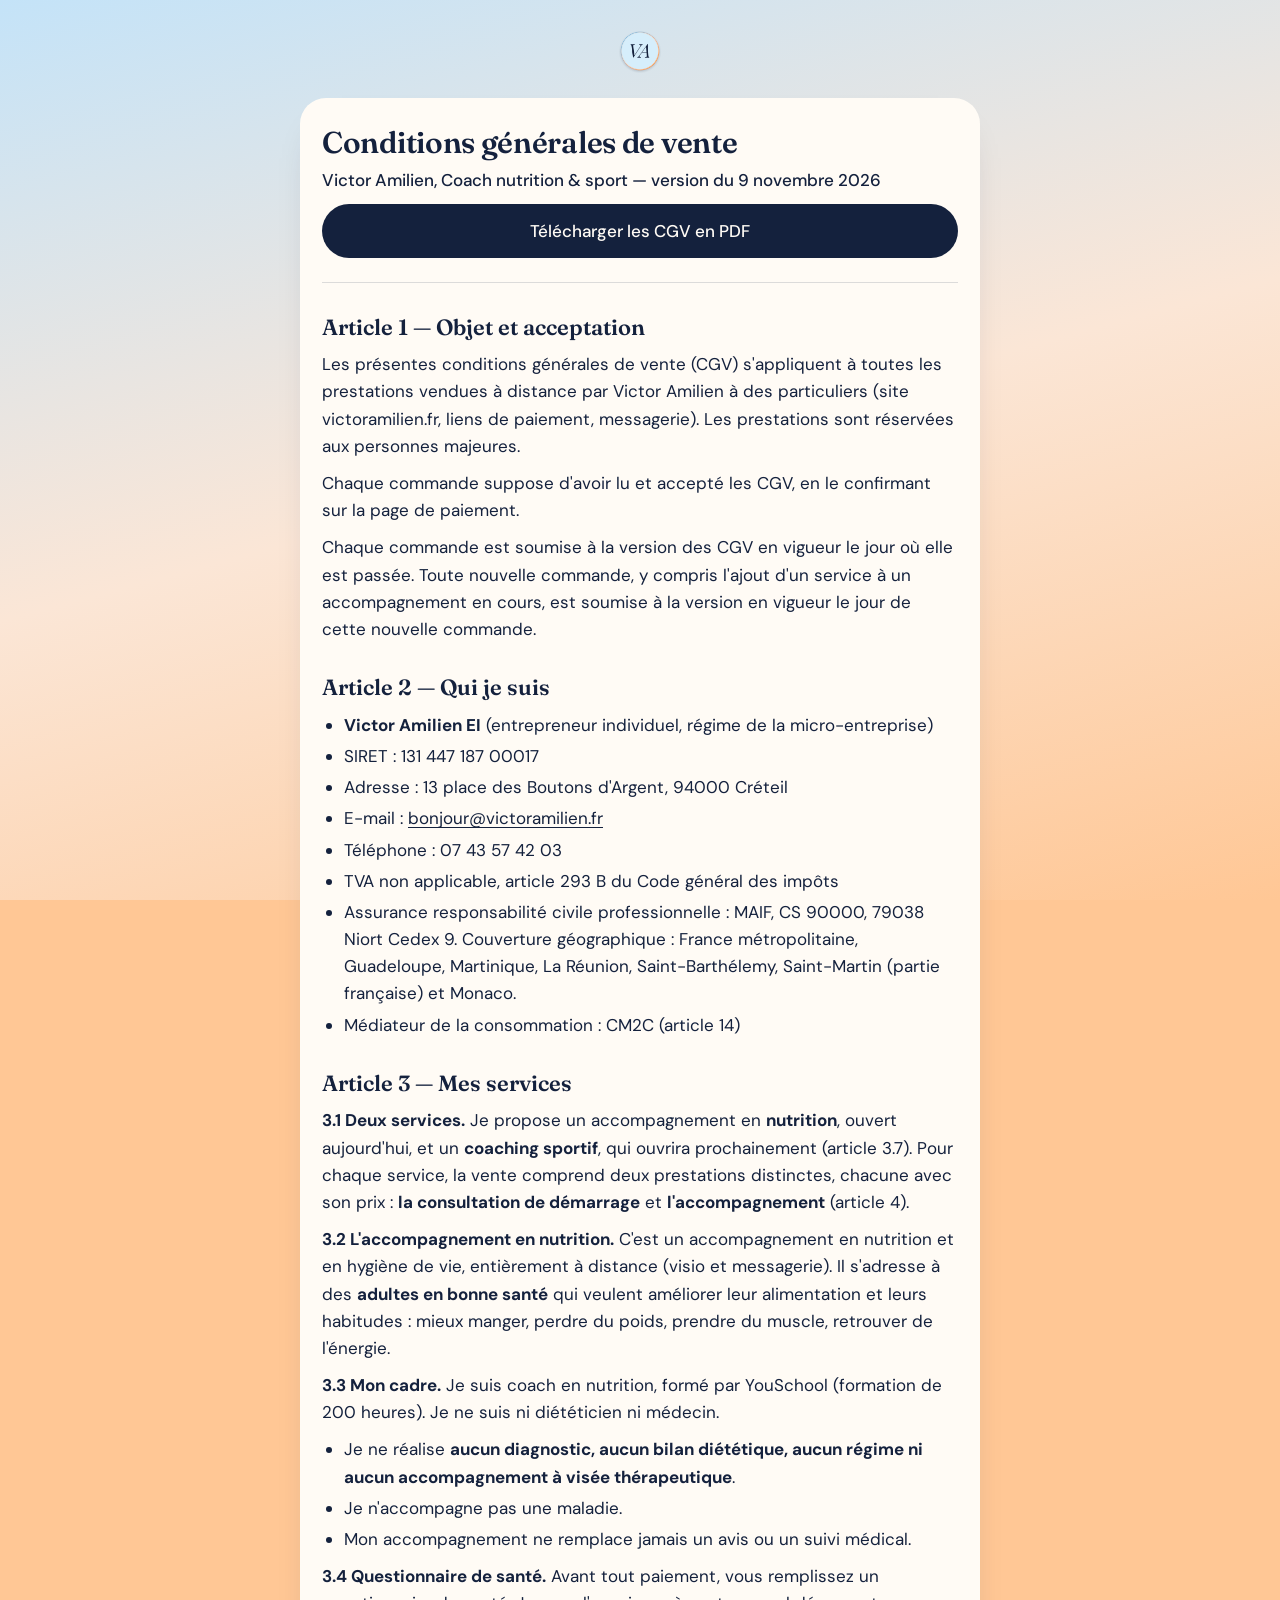
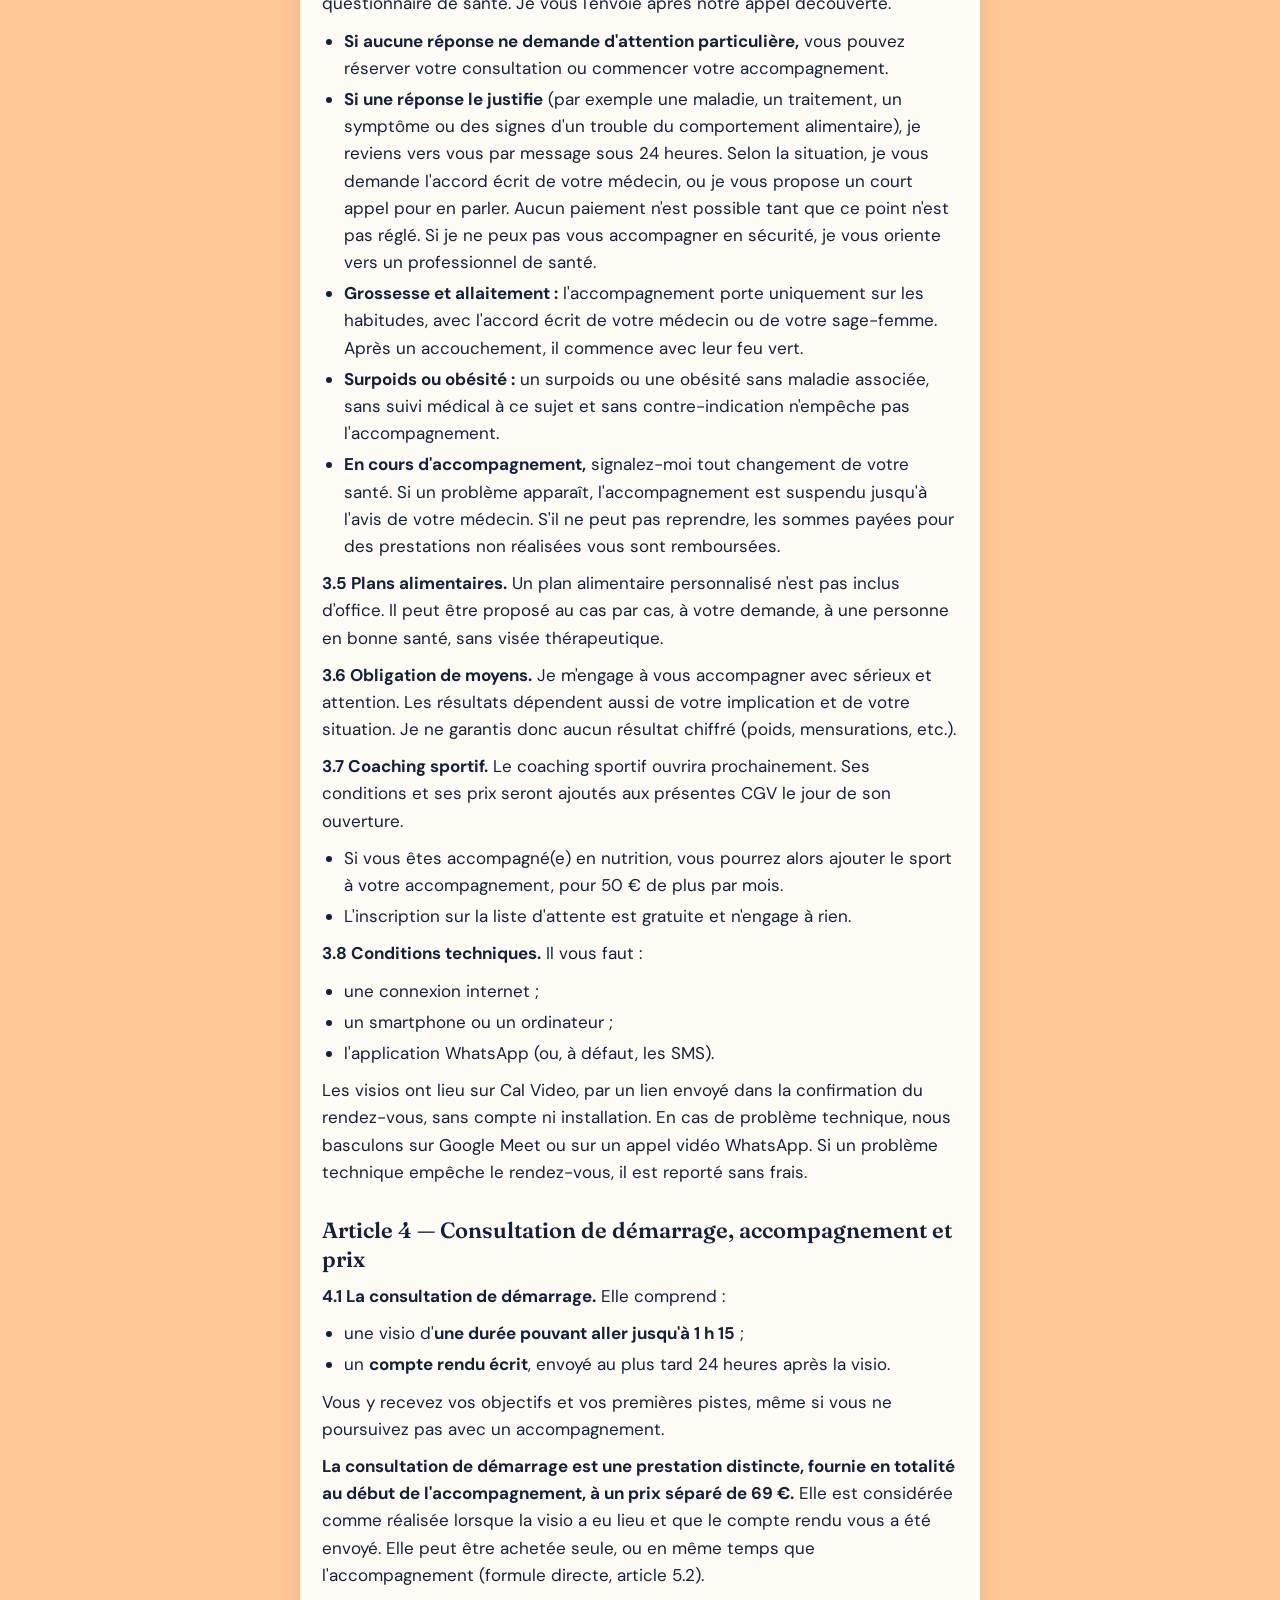
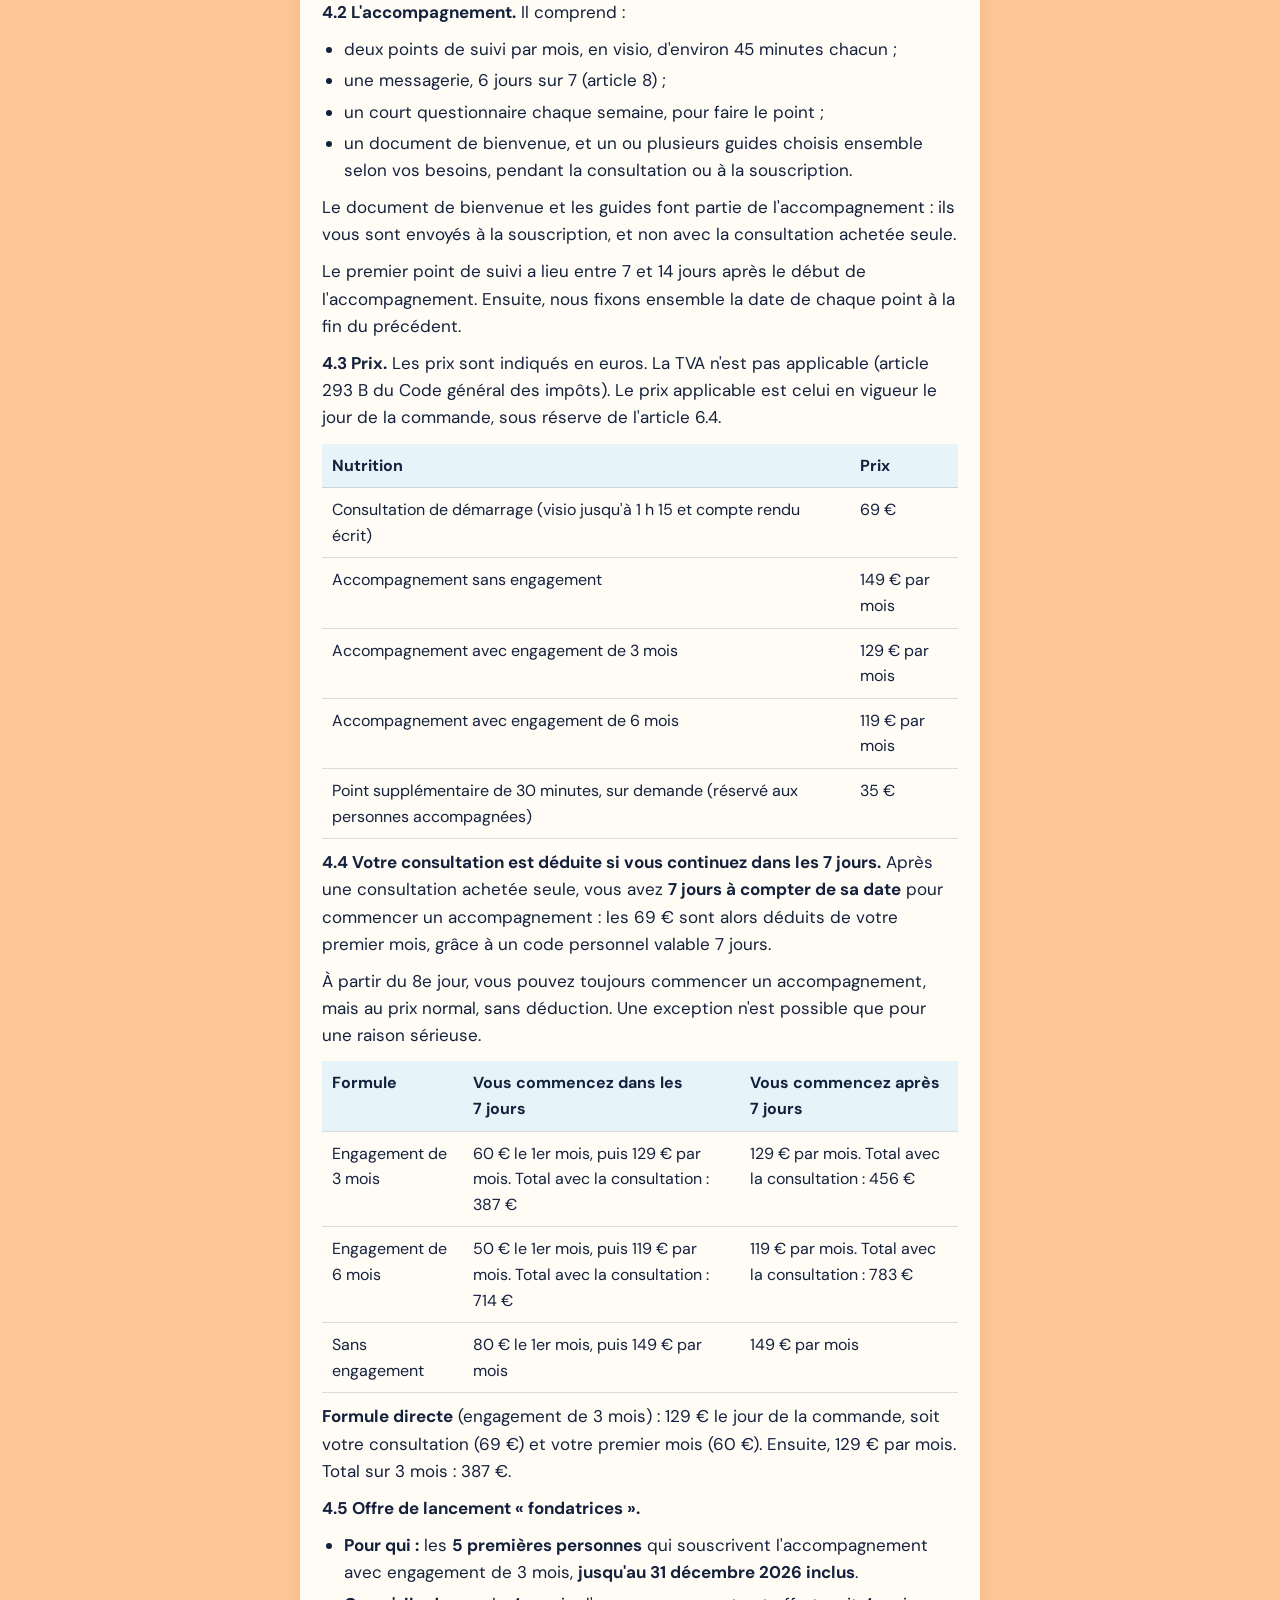
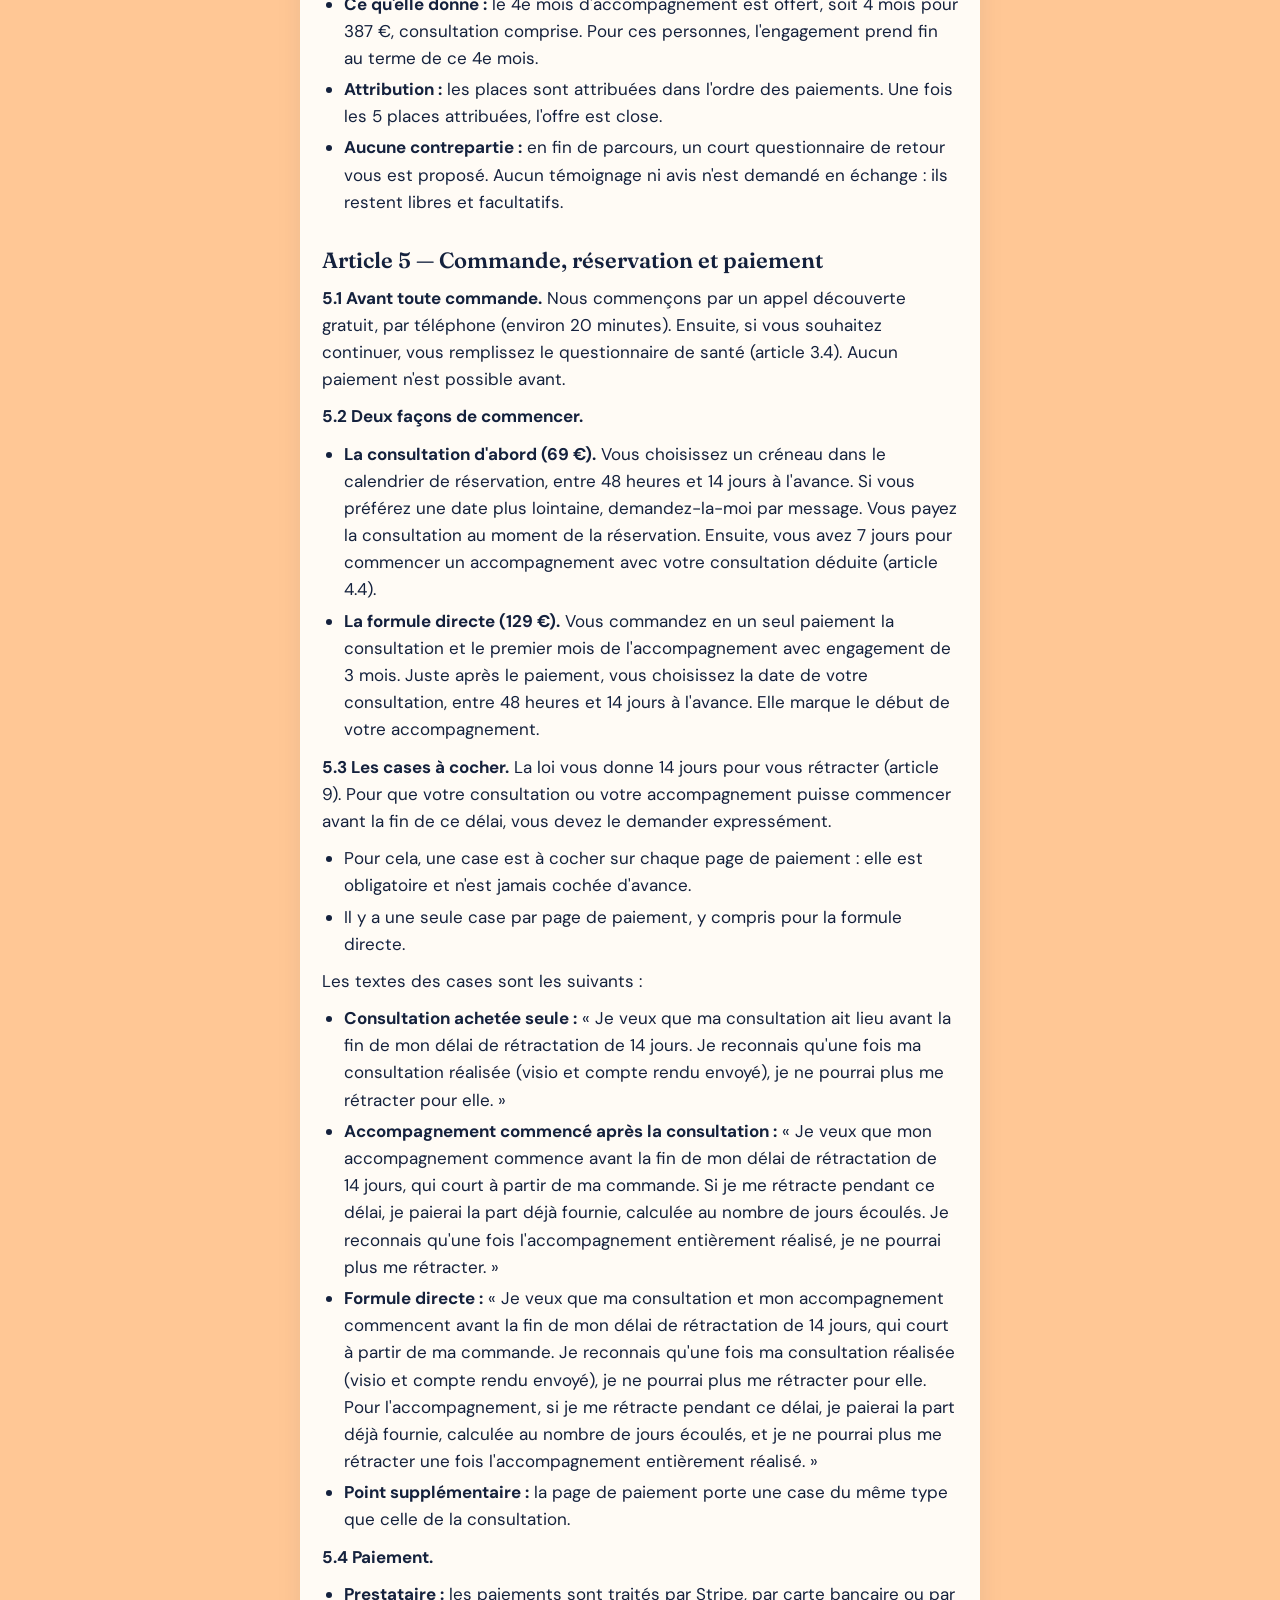
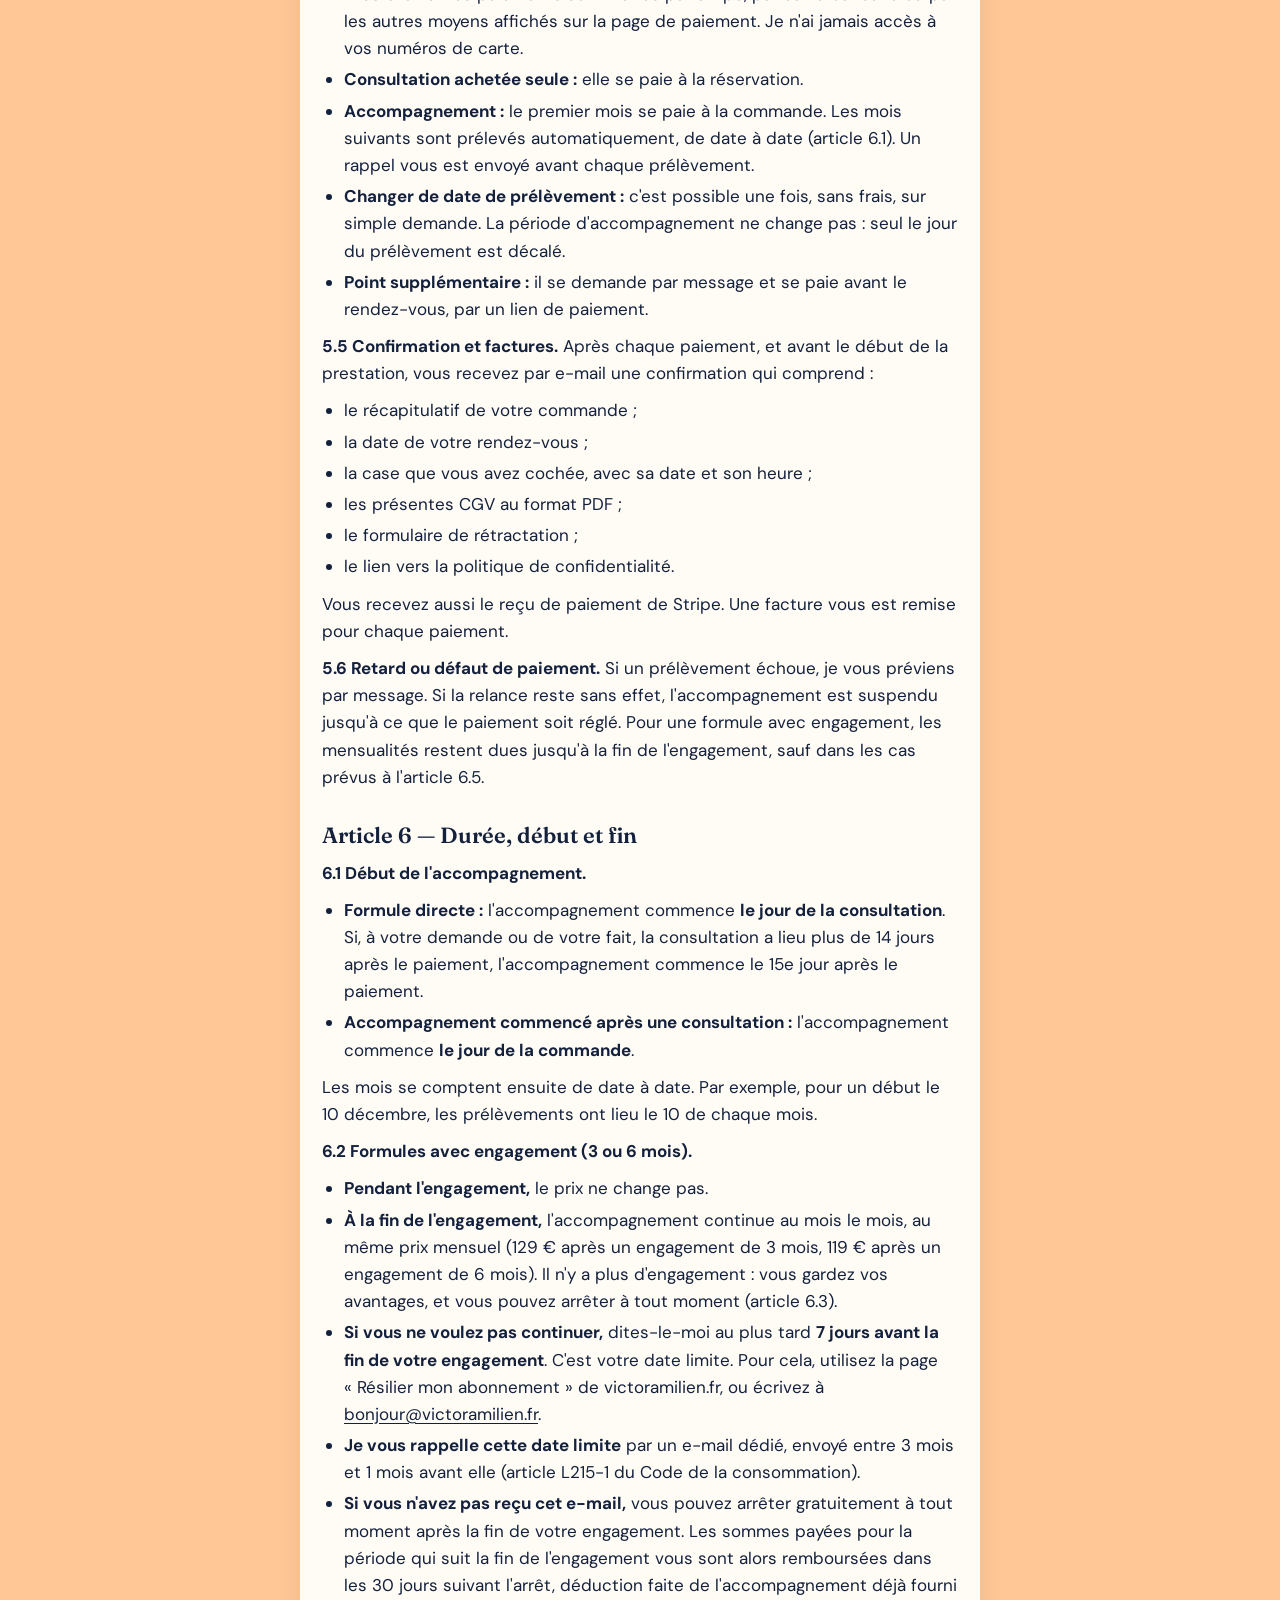
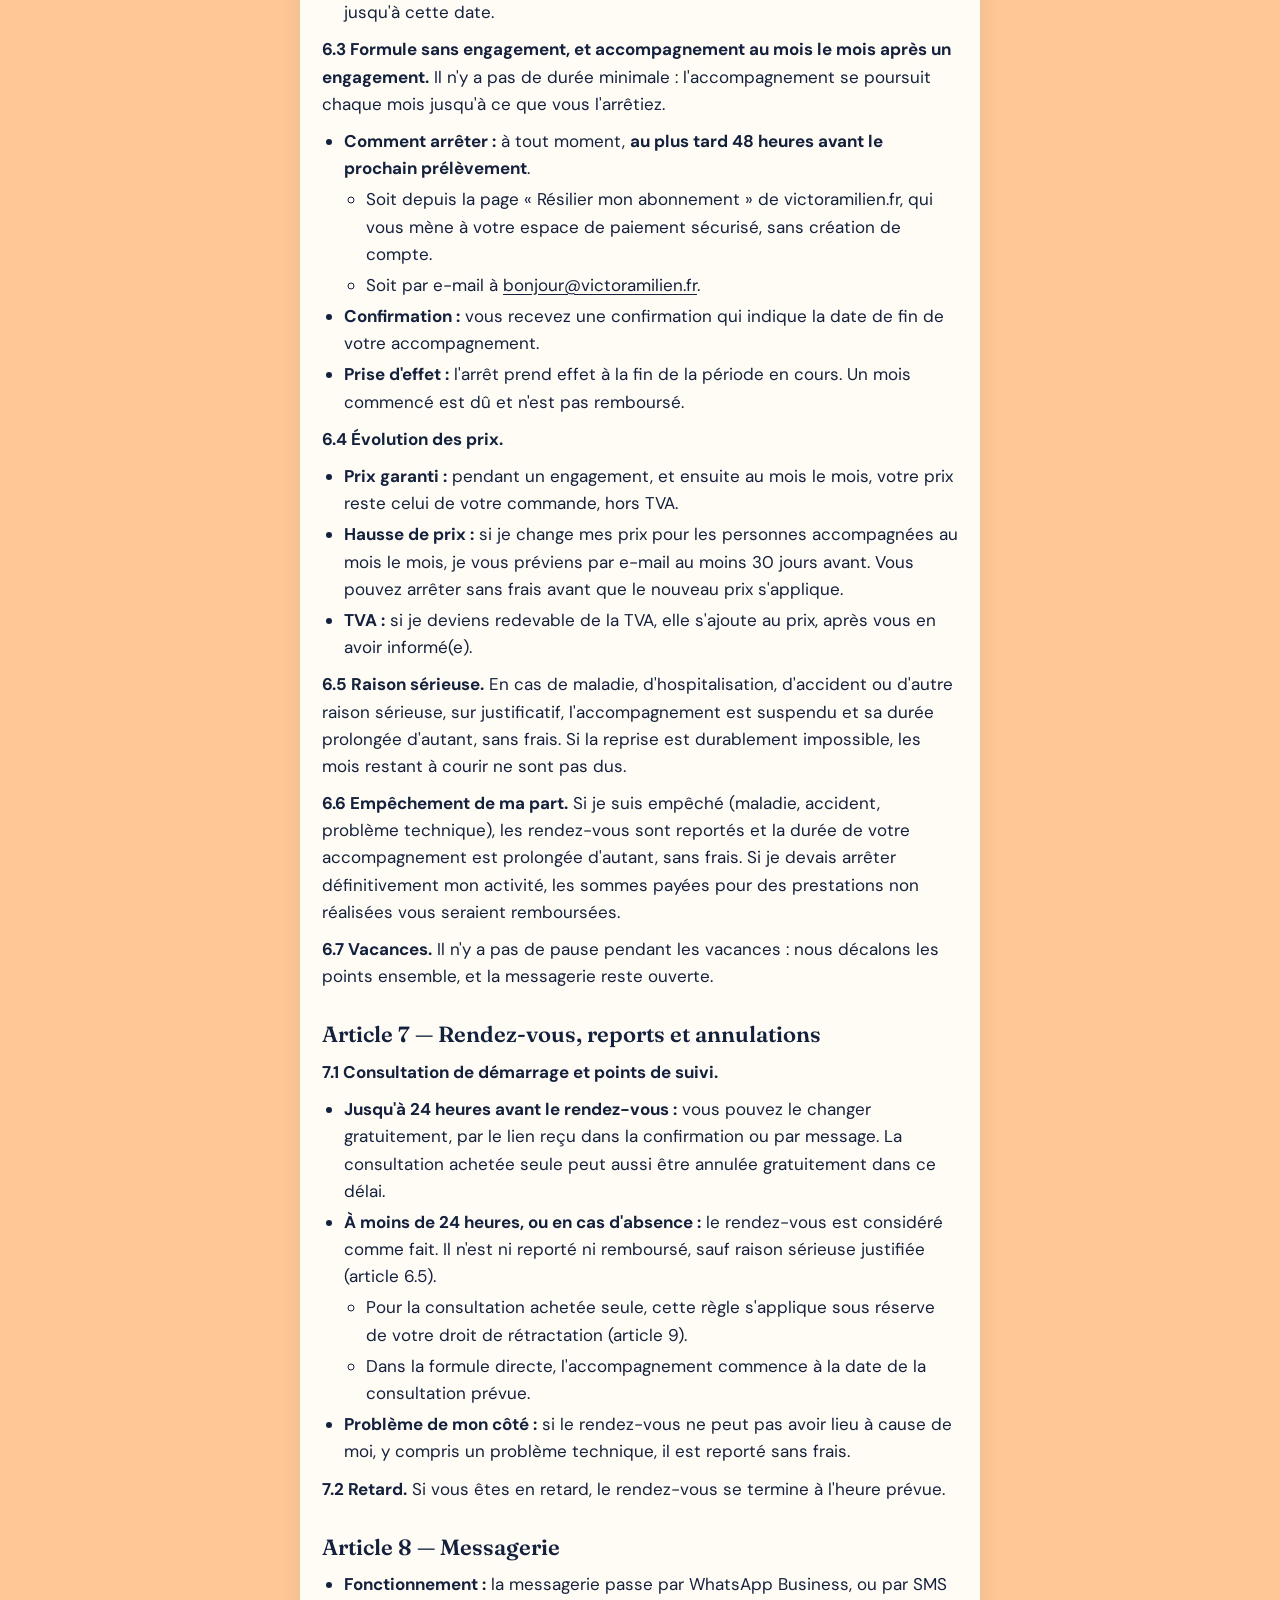
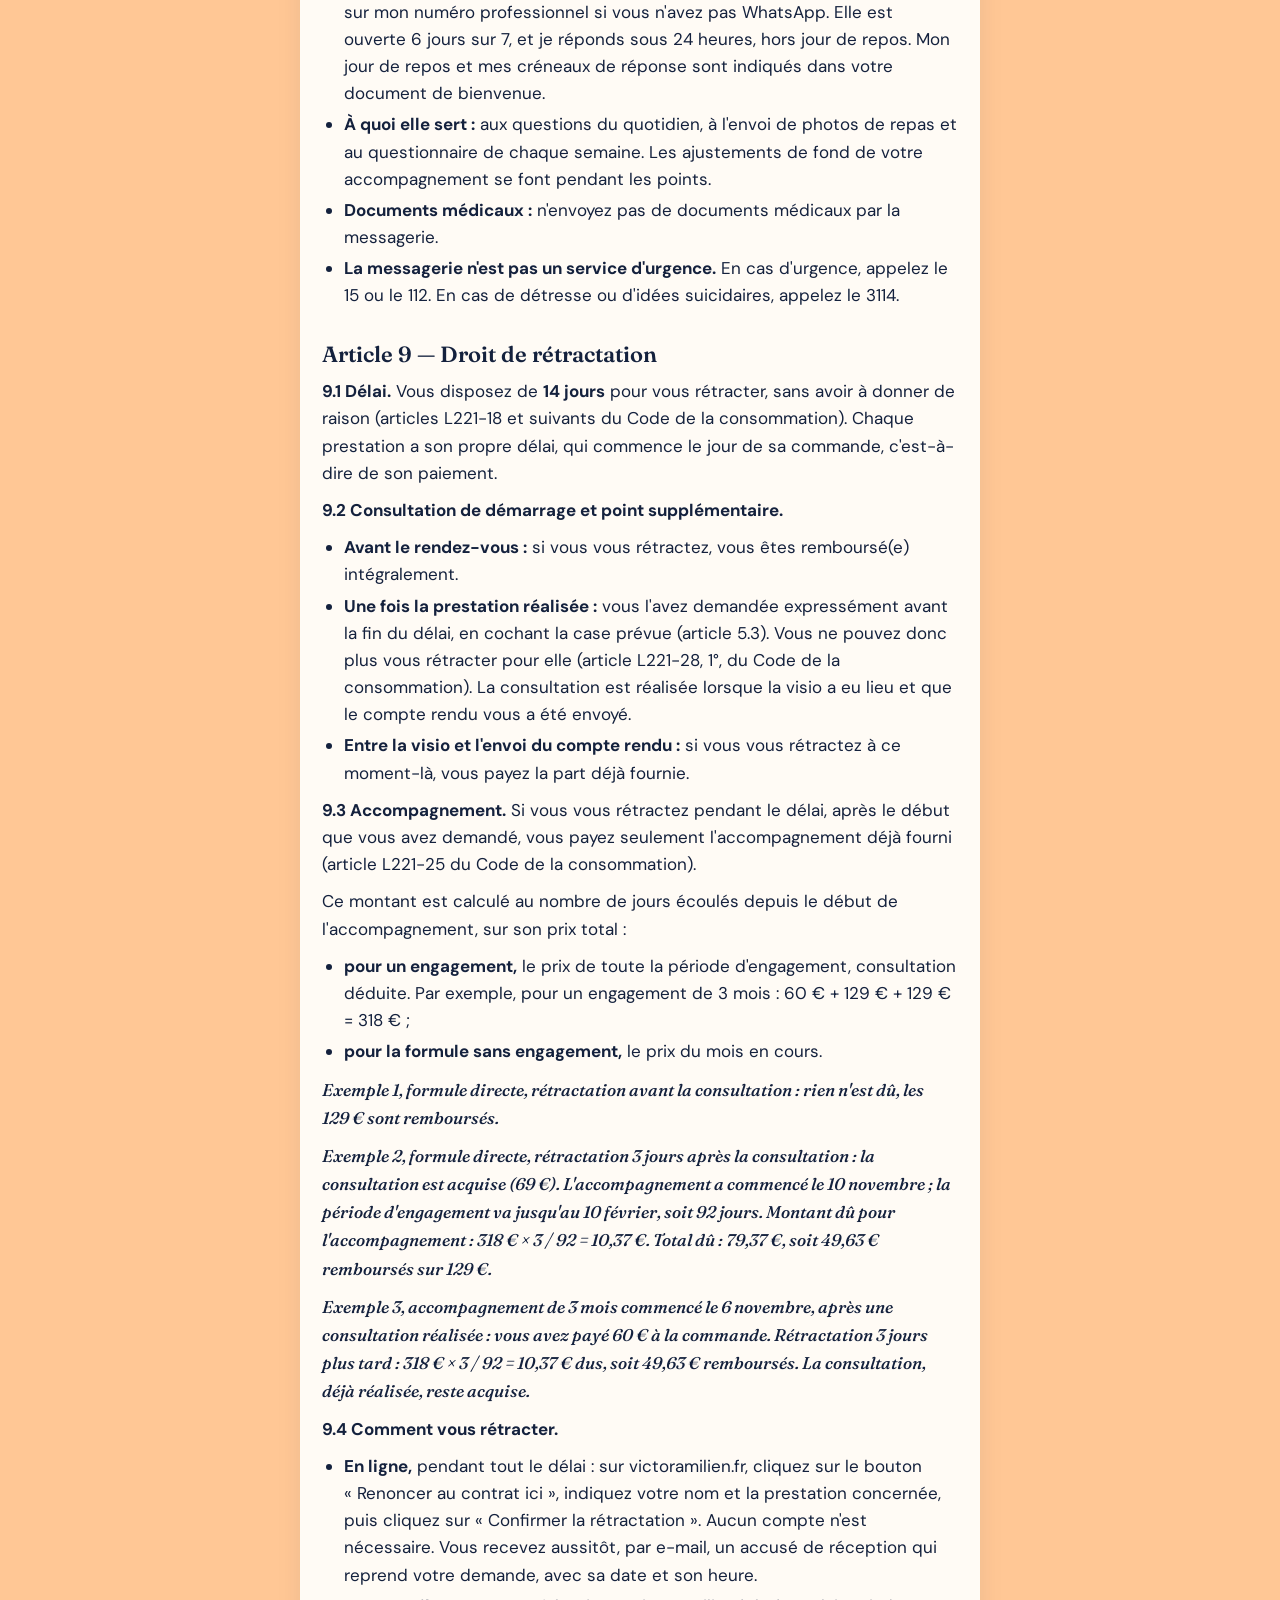
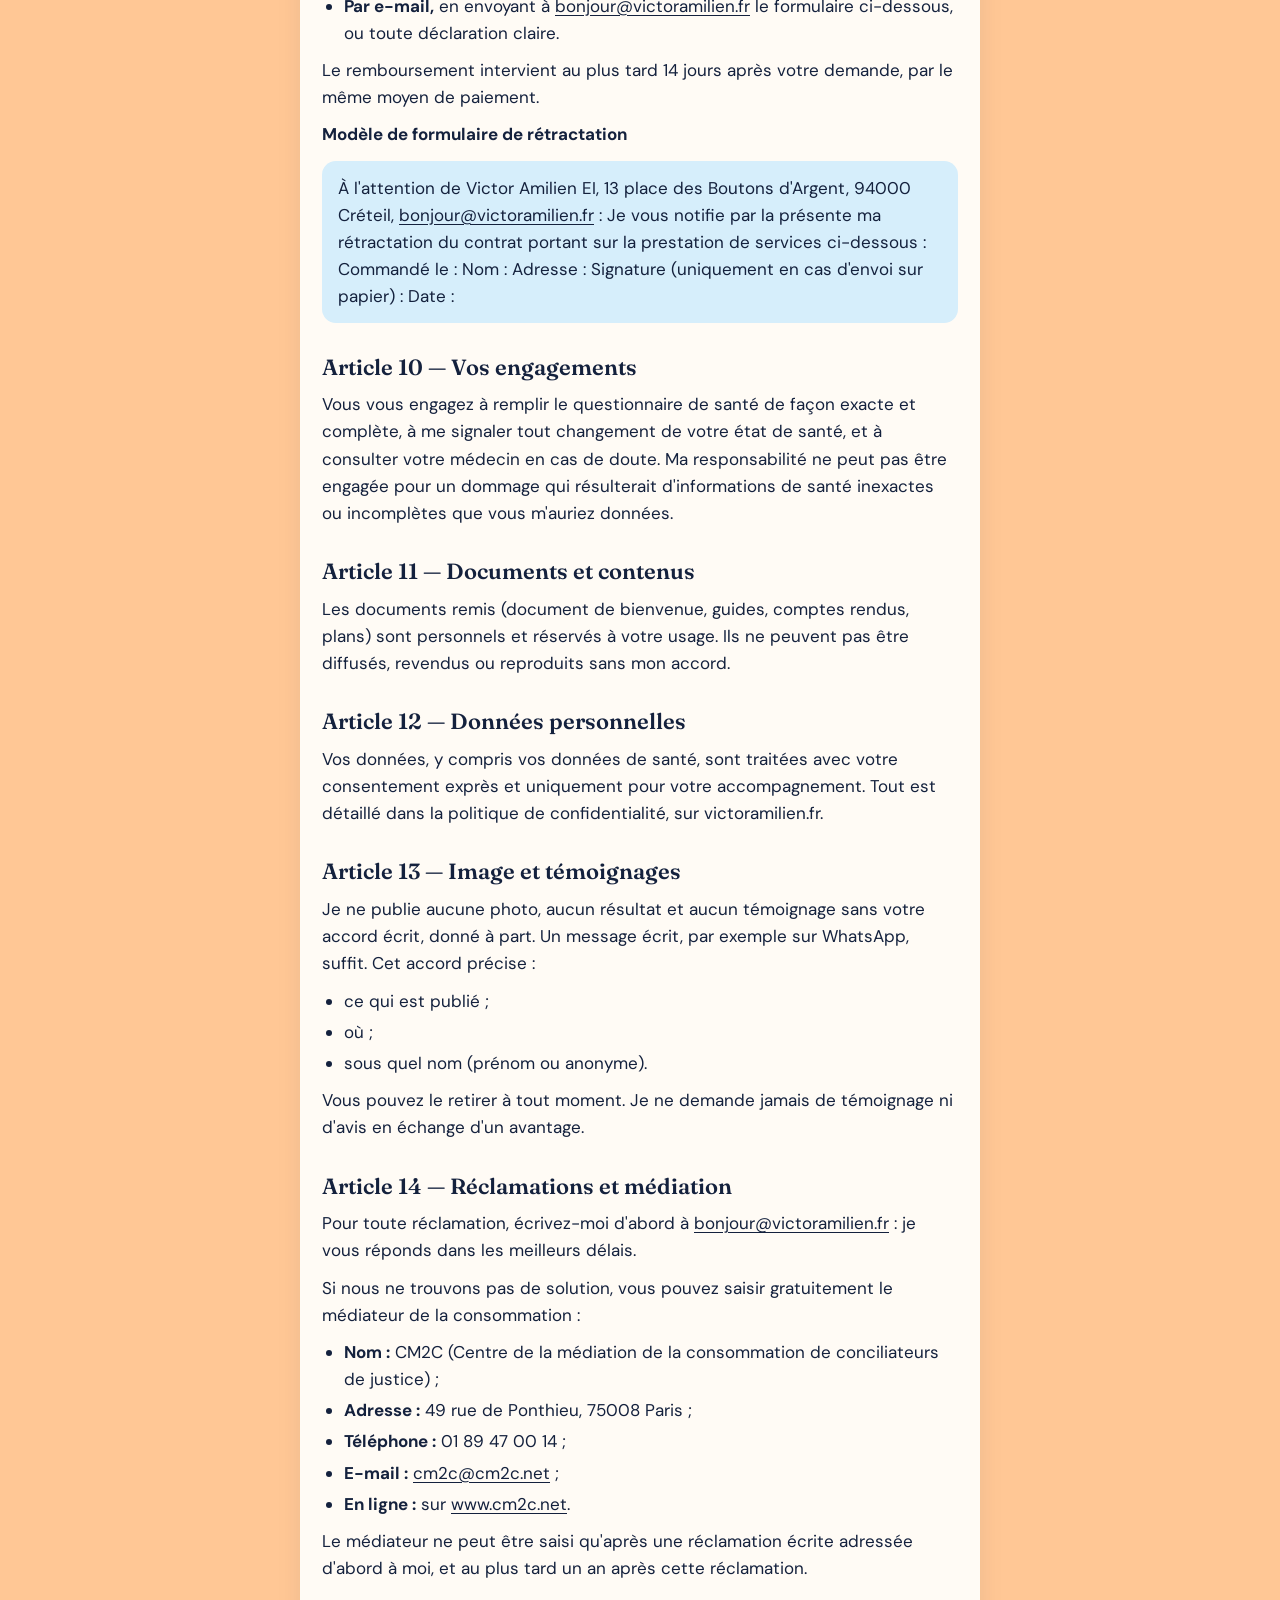
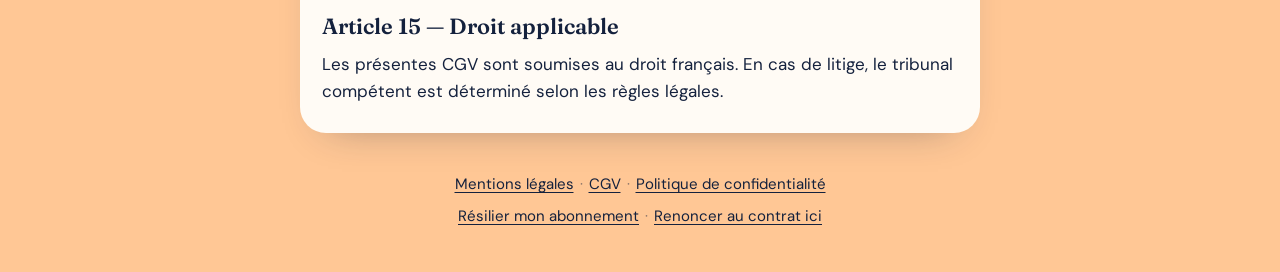
==== cgv/index.html @ 6a897526 "Mentions légales : numéro de GitHub retiré, adresse et lien support ajoutés Co-Authored-By: Claude S" ====
<!doctype html>
<html lang="fr">
<head>
<meta charset="utf-8">
<meta name="viewport" content="width=device-width, initial-scale=1">
<title>Conditions générales de vente · Victor Amilien</title>
<meta name="description" content="Conditions générales de vente de Victor Amilien EI, coach nutrition et sport.">
<link rel="canonical" href="https://victoramilien.fr/cgv/">
<meta name="theme-color" content="#D6EEFB">
<meta name="color-scheme" content="only light">
<meta name="darkreader-lock">
<link rel="icon" type="image/png" sizes="32x32" href="/img/favicon-32.png?v=202611101711">
<link rel="icon" type="image/png" sizes="64x64" href="/img/favicon-64.png?v=202611101711">
<link rel="apple-touch-icon" href="/img/apple-touch-icon.png?v=202611101711">
<link rel="preload" href="/fonts/fraunces-latin-opsz-normal.woff2" as="font" type="font/woff2" crossorigin>
<link rel="preload" href="/fonts/dm-sans-latin-opsz-normal.woff2" as="font" type="font/woff2" crossorigin>
<link rel="stylesheet" href="/css/style.css?v=202611101711">
</head>
<body>
<main class="page large">
  <a href="/" aria-label="Accueil, Victor Amilien"><img class="logo" src="/img/logo-VA-180px.png?v=202611101711" width="40" height="40" alt="Logo VA de Victor Amilien"></a>
  <article class="legal">
<h1>Conditions générales de vente</h1>
<p class="sous-titre">Victor Amilien, Coach nutrition &amp; sport — version du 9 novembre 2026</p>
<p class="telecharger"><a class="btn" href="/cgv/CGV-Victor-Amilien.pdf" download>Télécharger les CGV en PDF</a></p>

<hr>
<h2>Article 1 — Objet et acceptation</h2>
<p>Les présentes conditions générales de vente (CGV) s&#39;appliquent à toutes les prestations vendues à distance par Victor Amilien à des particuliers (site victoramilien.fr, liens de paiement, messagerie). Les prestations sont réservées aux personnes majeures.</p>
<p>Chaque commande suppose d&#39;avoir lu et accepté les CGV, en le confirmant sur la page de paiement.</p>
<p>Chaque commande est soumise à la version des CGV en vigueur le jour où elle est passée. Toute nouvelle commande, y compris l&#39;ajout d&#39;un service à un accompagnement en cours, est soumise à la version en vigueur le jour de cette nouvelle commande.</p>
<h2>Article 2 — Qui je suis</h2>
<ul>
<li><strong>Victor Amilien EI</strong> (entrepreneur individuel, régime de la micro-entreprise)</li>
<li>SIRET&nbsp;: 131 447 187 00017</li>
<li>Adresse&nbsp;: 13 place des Boutons d&#39;Argent, 94000 Créteil</li>
<li>E-mail&nbsp;: <a href="mailto:bonjour@victoramilien.fr">bonjour@victoramilien.fr</a></li>
<li>Téléphone&nbsp;: 07 43 57 42 03</li>
<li>TVA non applicable, article 293 B du Code général des impôts</li>
<li>Assurance responsabilité civile professionnelle&nbsp;: MAIF, CS 90000, 79038 Niort Cedex 9. Couverture géographique&nbsp;: France métropolitaine, Guadeloupe, Martinique, La Réunion, Saint-Barthélemy, Saint-Martin (partie française) et Monaco.</li>
<li>Médiateur de la consommation&nbsp;: CM2C (article 14)</li>
</ul>
<h2>Article 3 — Mes services</h2>
<p><strong>3.1 Deux services.</strong> Je propose un accompagnement en <strong>nutrition</strong>, ouvert aujourd&#39;hui, et un <strong>coaching sportif</strong>, qui ouvrira prochainement (article 3.7). Pour chaque service, la vente comprend deux prestations distinctes, chacune avec son prix&nbsp;: <strong>la consultation de démarrage</strong> et <strong>l&#39;accompagnement</strong> (article 4).</p>
<p><strong>3.2 L&#39;accompagnement en nutrition.</strong> C&#39;est un accompagnement en nutrition et en hygiène de vie, entièrement à distance (visio et messagerie). Il s&#39;adresse à des <strong>adultes en bonne santé</strong> qui veulent améliorer leur alimentation et leurs habitudes&nbsp;: mieux manger, perdre du poids, prendre du muscle, retrouver de l&#39;énergie.</p>
<p><strong>3.3 Mon cadre.</strong> Je suis coach en nutrition, formé par YouSchool (formation de 200&nbsp;heures). Je ne suis ni diététicien ni médecin.</p>
<ul>
<li>Je ne réalise <strong>aucun diagnostic, aucun bilan diététique, aucun régime ni aucun accompagnement à visée thérapeutique</strong>.</li>
<li>Je n&#39;accompagne pas une maladie.</li>
<li>Mon accompagnement ne remplace jamais un avis ou un suivi médical.</li>
</ul>
<p><strong>3.4 Questionnaire de santé.</strong> Avant tout paiement, vous remplissez un questionnaire de santé. Je vous l&#39;envoie après notre appel découverte.</p>
<ul>
<li><strong>Si aucune réponse ne demande d&#39;attention particulière,</strong> vous pouvez réserver votre consultation ou commencer votre accompagnement.</li>
<li><strong>Si une réponse le justifie</strong> (par exemple une maladie, un traitement, un symptôme ou des signes d&#39;un trouble du comportement alimentaire), je reviens vers vous par message sous 24&nbsp;heures. Selon la situation, je vous demande l&#39;accord écrit de votre médecin, ou je vous propose un court appel pour en parler. Aucun paiement n&#39;est possible tant que ce point n&#39;est pas réglé. Si je ne peux pas vous accompagner en sécurité, je vous oriente vers un professionnel de santé.</li>
<li><strong>Grossesse et allaitement&nbsp;:</strong> l&#39;accompagnement porte uniquement sur les habitudes, avec l&#39;accord écrit de votre médecin ou de votre sage-femme. Après un accouchement, il commence avec leur feu vert.</li>
<li><strong>Surpoids ou obésité&nbsp;:</strong> un surpoids ou une obésité sans maladie associée, sans suivi médical à ce sujet et sans contre-indication n&#39;empêche pas l&#39;accompagnement.</li>
<li><strong>En cours d&#39;accompagnement,</strong> signalez-moi tout changement de votre santé. Si un problème apparaît, l&#39;accompagnement est suspendu jusqu&#39;à l&#39;avis de votre médecin. S&#39;il ne peut pas reprendre, les sommes payées pour des prestations non réalisées vous sont remboursées.</li>
</ul>
<p><strong>3.5 Plans alimentaires.</strong> Un plan alimentaire personnalisé n&#39;est pas inclus d&#39;office. Il peut être proposé au cas par cas, à votre demande, à une personne en bonne santé, sans visée thérapeutique.</p>
<p><strong>3.6 Obligation de moyens.</strong> Je m&#39;engage à vous accompagner avec sérieux et attention. Les résultats dépendent aussi de votre implication et de votre situation. Je ne garantis donc aucun résultat chiffré (poids, mensurations, etc.).</p>
<p><strong>3.7 Coaching sportif.</strong> Le coaching sportif ouvrira prochainement. Ses conditions et ses prix seront ajoutés aux présentes CGV le jour de son ouverture.</p>
<ul>
<li>Si vous êtes accompagné(e) en nutrition, vous pourrez alors ajouter le sport à votre accompagnement, pour 50&nbsp;€ de plus par mois.</li>
<li>L&#39;inscription sur la liste d&#39;attente est gratuite et n&#39;engage à rien.</li>
</ul>
<p><strong>3.8 Conditions techniques.</strong> Il vous faut&nbsp;:</p>
<ul>
<li>une connexion internet&nbsp;;</li>
<li>un smartphone ou un ordinateur&nbsp;;</li>
<li>l&#39;application WhatsApp (ou, à défaut, les SMS).</li>
</ul>
<p>Les visios ont lieu sur Cal Video, par un lien envoyé dans la confirmation du rendez-vous, sans compte ni installation. En cas de problème technique, nous basculons sur Google Meet ou sur un appel vidéo WhatsApp. Si un problème technique empêche le rendez-vous, il est reporté sans frais.</p>
<h2>Article 4 — Consultation de démarrage, accompagnement et prix</h2>
<p><strong>4.1 La consultation de démarrage.</strong> Elle comprend&nbsp;:</p>
<ul>
<li>une visio d&#39;<strong>une durée pouvant aller jusqu&#39;à 1&nbsp;h 15</strong>&nbsp;;</li>
<li>un <strong>compte rendu écrit</strong>, envoyé au plus tard 24&nbsp;heures après la visio.</li>
</ul>
<p>Vous y recevez vos objectifs et vos premières pistes, même si vous ne poursuivez pas avec un accompagnement.</p>
<p><strong>La consultation de démarrage est une prestation distincte, fournie en totalité au début de l&#39;accompagnement, à un prix séparé de 69&nbsp;€.</strong> Elle est considérée comme réalisée lorsque la visio a eu lieu et que le compte rendu vous a été envoyé. Elle peut être achetée seule, ou en même temps que l&#39;accompagnement (formule directe, article 5.2).</p>
<p><strong>4.2 L&#39;accompagnement.</strong> Il comprend&nbsp;:</p>
<ul>
<li>deux points de suivi par mois, en visio, d&#39;environ 45&nbsp;minutes chacun&nbsp;;</li>
<li>une messagerie, 6&nbsp;jours sur 7 (article 8)&nbsp;;</li>
<li>un court questionnaire chaque semaine, pour faire le point&nbsp;;</li>
<li>un document de bienvenue, et un ou plusieurs guides choisis ensemble selon vos besoins, pendant la consultation ou à la souscription.</li>
</ul>
<p>Le document de bienvenue et les guides font partie de l&#39;accompagnement&nbsp;: ils vous sont envoyés à la souscription, et non avec la consultation achetée seule.</p>
<p>Le premier point de suivi a lieu entre 7 et 14&nbsp;jours après le début de l&#39;accompagnement. Ensuite, nous fixons ensemble la date de chaque point à la fin du précédent.</p>
<p><strong>4.3 Prix.</strong> Les prix sont indiqués en euros. La TVA n&#39;est pas applicable (article 293 B du Code général des impôts). Le prix applicable est celui en vigueur le jour de la commande, sous réserve de l&#39;article 6.4.</p>
<div class="tableau"><table>
<thead>
<tr>
<th>Nutrition</th>
<th>Prix</th>
</tr>
</thead>
<tbody><tr>
<td>Consultation de démarrage (visio jusqu&#39;à 1&nbsp;h 15 et compte rendu écrit)</td>
<td>69&nbsp;€</td>
</tr>
<tr>
<td>Accompagnement sans engagement</td>
<td>149&nbsp;€ par mois</td>
</tr>
<tr>
<td>Accompagnement avec engagement de 3&nbsp;mois</td>
<td>129&nbsp;€ par mois</td>
</tr>
<tr>
<td>Accompagnement avec engagement de 6&nbsp;mois</td>
<td>119&nbsp;€ par mois</td>
</tr>
<tr>
<td>Point supplémentaire de 30&nbsp;minutes, sur demande (réservé aux personnes accompagnées)</td>
<td>35&nbsp;€</td>
</tr>
</tbody></table></div>
<p><strong>4.4 Votre consultation est déduite si vous continuez dans les 7&nbsp;jours.</strong> Après une consultation achetée seule, vous avez <strong>7&nbsp;jours à compter de sa date</strong> pour commencer un accompagnement&nbsp;: les 69&nbsp;€ sont alors déduits de votre premier mois, grâce à un code personnel valable 7&nbsp;jours.</p>
<p>À partir du 8e jour, vous pouvez toujours commencer un accompagnement, mais au prix normal, sans déduction. Une exception n&#39;est possible que pour une raison sérieuse.</p>
<div class="tableau"><table>
<thead>
<tr>
<th>Formule</th>
<th>Vous commencez dans les 7&nbsp;jours</th>
<th>Vous commencez après 7&nbsp;jours</th>
</tr>
</thead>
<tbody><tr>
<td>Engagement de 3&nbsp;mois</td>
<td>60&nbsp;€ le 1er mois, puis 129&nbsp;€ par mois. Total avec la consultation&nbsp;: 387&nbsp;€</td>
<td>129&nbsp;€ par mois. Total avec la consultation&nbsp;: 456&nbsp;€</td>
</tr>
<tr>
<td>Engagement de 6&nbsp;mois</td>
<td>50&nbsp;€ le 1er mois, puis 119&nbsp;€ par mois. Total avec la consultation&nbsp;: 714&nbsp;€</td>
<td>119&nbsp;€ par mois. Total avec la consultation&nbsp;: 783&nbsp;€</td>
</tr>
<tr>
<td>Sans engagement</td>
<td>80&nbsp;€ le 1er mois, puis 149&nbsp;€ par mois</td>
<td>149&nbsp;€ par mois</td>
</tr>
</tbody></table></div>
<p><strong>Formule directe</strong> (engagement de 3&nbsp;mois)&nbsp;: 129&nbsp;€ le jour de la commande, soit votre consultation (69&nbsp;€) et votre premier mois (60&nbsp;€). Ensuite, 129&nbsp;€ par mois. Total sur 3&nbsp;mois&nbsp;: 387&nbsp;€.</p>
<p><strong>4.5 Offre de lancement «&nbsp;fondatrices&nbsp;».</strong></p>
<ul>
<li><strong>Pour qui&nbsp;:</strong> les <strong>5 premières personnes</strong> qui souscrivent l&#39;accompagnement avec engagement de 3&nbsp;mois, <strong>jusqu&#39;au 31 décembre 2026 inclus</strong>.</li>
<li><strong>Ce qu&#39;elle donne&nbsp;:</strong> le 4e mois d&#39;accompagnement est offert, soit 4&nbsp;mois pour 387&nbsp;€, consultation comprise. Pour ces personnes, l&#39;engagement prend fin au terme de ce 4e mois.</li>
<li><strong>Attribution&nbsp;:</strong> les places sont attribuées dans l&#39;ordre des paiements. Une fois les 5 places attribuées, l&#39;offre est close.</li>
<li><strong>Aucune contrepartie&nbsp;:</strong> en fin de parcours, un court questionnaire de retour vous est proposé. Aucun témoignage ni avis n&#39;est demandé en échange&nbsp;: ils restent libres et facultatifs.</li>
</ul>
<h2>Article 5 — Commande, réservation et paiement</h2>
<p><strong>5.1 Avant toute commande.</strong> Nous commençons par un appel découverte gratuit, par téléphone (environ 20&nbsp;minutes). Ensuite, si vous souhaitez continuer, vous remplissez le questionnaire de santé (article 3.4). Aucun paiement n&#39;est possible avant.</p>
<p><strong>5.2 Deux façons de commencer.</strong></p>
<ul>
<li><strong>La consultation d&#39;abord (69&nbsp;€).</strong> Vous choisissez un créneau dans le calendrier de réservation, entre 48&nbsp;heures et 14&nbsp;jours à l&#39;avance. Si vous préférez une date plus lointaine, demandez-la-moi par message. Vous payez la consultation au moment de la réservation. Ensuite, vous avez 7&nbsp;jours pour commencer un accompagnement avec votre consultation déduite (article 4.4).</li>
<li><strong>La formule directe (129&nbsp;€).</strong> Vous commandez en un seul paiement la consultation et le premier mois de l&#39;accompagnement avec engagement de 3&nbsp;mois. Juste après le paiement, vous choisissez la date de votre consultation, entre 48&nbsp;heures et 14&nbsp;jours à l&#39;avance. Elle marque le début de votre accompagnement.</li>
</ul>
<p><strong>5.3 Les cases à cocher.</strong> La loi vous donne 14&nbsp;jours pour vous rétracter (article 9). Pour que votre consultation ou votre accompagnement puisse commencer avant la fin de ce délai, vous devez le demander expressément.</p>
<ul>
<li>Pour cela, une case est à cocher sur chaque page de paiement&nbsp;: elle est obligatoire et n&#39;est jamais cochée d&#39;avance.</li>
<li>Il y a une seule case par page de paiement, y compris pour la formule directe.</li>
</ul>
<p>Les textes des cases sont les suivants&nbsp;:</p>
<ul>
<li><strong>Consultation achetée seule&nbsp;:</strong> «&nbsp;Je veux que ma consultation ait lieu avant la fin de mon délai de rétractation de 14&nbsp;jours. Je reconnais qu&#39;une fois ma consultation réalisée (visio et compte rendu envoyé), je ne pourrai plus me rétracter pour elle.&nbsp;»</li>
<li><strong>Accompagnement commencé après la consultation&nbsp;:</strong> «&nbsp;Je veux que mon accompagnement commence avant la fin de mon délai de rétractation de 14&nbsp;jours, qui court à partir de ma commande. Si je me rétracte pendant ce délai, je paierai la part déjà fournie, calculée au nombre de jours écoulés. Je reconnais qu&#39;une fois l&#39;accompagnement entièrement réalisé, je ne pourrai plus me rétracter.&nbsp;»</li>
<li><strong>Formule directe&nbsp;:</strong> «&nbsp;Je veux que ma consultation et mon accompagnement commencent avant la fin de mon délai de rétractation de 14&nbsp;jours, qui court à partir de ma commande. Je reconnais qu&#39;une fois ma consultation réalisée (visio et compte rendu envoyé), je ne pourrai plus me rétracter pour elle. Pour l&#39;accompagnement, si je me rétracte pendant ce délai, je paierai la part déjà fournie, calculée au nombre de jours écoulés, et je ne pourrai plus me rétracter une fois l&#39;accompagnement entièrement réalisé.&nbsp;»</li>
<li><strong>Point supplémentaire&nbsp;:</strong> la page de paiement porte une case du même type que celle de la consultation.</li>
</ul>
<p><strong>5.4 Paiement.</strong></p>
<ul>
<li><strong>Prestataire&nbsp;:</strong> les paiements sont traités par Stripe, par carte bancaire ou par les autres moyens affichés sur la page de paiement. Je n&#39;ai jamais accès à vos numéros de carte.</li>
<li><strong>Consultation achetée seule&nbsp;:</strong> elle se paie à la réservation.</li>
<li><strong>Accompagnement&nbsp;:</strong> le premier mois se paie à la commande. Les mois suivants sont prélevés automatiquement, de date à date (article 6.1). Un rappel vous est envoyé avant chaque prélèvement.</li>
<li><strong>Changer de date de prélèvement&nbsp;:</strong> c&#39;est possible une fois, sans frais, sur simple demande. La période d&#39;accompagnement ne change pas&nbsp;: seul le jour du prélèvement est décalé.</li>
<li><strong>Point supplémentaire&nbsp;:</strong> il se demande par message et se paie avant le rendez-vous, par un lien de paiement.</li>
</ul>
<p><strong>5.5 Confirmation et factures.</strong> Après chaque paiement, et avant le début de la prestation, vous recevez par e-mail une confirmation qui comprend&nbsp;:</p>
<ul>
<li>le récapitulatif de votre commande&nbsp;;</li>
<li>la date de votre rendez-vous&nbsp;;</li>
<li>la case que vous avez cochée, avec sa date et son heure&nbsp;;</li>
<li>les présentes CGV au format PDF&nbsp;;</li>
<li>le formulaire de rétractation&nbsp;;</li>
<li>le lien vers la politique de confidentialité.</li>
</ul>
<p>Vous recevez aussi le reçu de paiement de Stripe. Une facture vous est remise pour chaque paiement.</p>
<p><strong>5.6 Retard ou défaut de paiement.</strong> Si un prélèvement échoue, je vous préviens par message. Si la relance reste sans effet, l&#39;accompagnement est suspendu jusqu&#39;à ce que le paiement soit réglé. Pour une formule avec engagement, les mensualités restent dues jusqu&#39;à la fin de l&#39;engagement, sauf dans les cas prévus à l&#39;article 6.5.</p>
<h2>Article 6 — Durée, début et fin</h2>
<p><strong>6.1 Début de l&#39;accompagnement.</strong></p>
<ul>
<li><strong>Formule directe&nbsp;:</strong> l&#39;accompagnement commence <strong>le jour de la consultation</strong>. Si, à votre demande ou de votre fait, la consultation a lieu plus de 14&nbsp;jours après le paiement, l&#39;accompagnement commence le 15e jour après le paiement.</li>
<li><strong>Accompagnement commencé après une consultation&nbsp;:</strong> l&#39;accompagnement commence <strong>le jour de la commande</strong>.</li>
</ul>
<p>Les mois se comptent ensuite de date à date. Par exemple, pour un début le 10 décembre, les prélèvements ont lieu le 10 de chaque mois.</p>
<p><strong>6.2 Formules avec engagement (3 ou 6&nbsp;mois).</strong></p>
<ul>
<li><strong>Pendant l&#39;engagement,</strong> le prix ne change pas.</li>
<li><strong>À la fin de l&#39;engagement,</strong> l&#39;accompagnement continue au mois le mois, au même prix mensuel (129&nbsp;€ après un engagement de 3&nbsp;mois, 119&nbsp;€ après un engagement de 6&nbsp;mois). Il n&#39;y a plus d&#39;engagement&nbsp;: vous gardez vos avantages, et vous pouvez arrêter à tout moment (article 6.3).</li>
<li><strong>Si vous ne voulez pas continuer,</strong> dites-le-moi au plus tard <strong>7&nbsp;jours avant la fin de votre engagement</strong>. C&#39;est votre date limite. Pour cela, utilisez la page «&nbsp;Résilier mon abonnement&nbsp;» de victoramilien.fr, ou écrivez à <a href="mailto:bonjour@victoramilien.fr">bonjour@victoramilien.fr</a>.</li>
<li><strong>Je vous rappelle cette date limite</strong> par un e-mail dédié, envoyé entre 3&nbsp;mois et 1&nbsp;mois avant elle (article L215-1 du Code de la consommation).</li>
<li><strong>Si vous n&#39;avez pas reçu cet e-mail,</strong> vous pouvez arrêter gratuitement à tout moment après la fin de votre engagement. Les sommes payées pour la période qui suit la fin de l&#39;engagement vous sont alors remboursées dans les 30&nbsp;jours suivant l&#39;arrêt, déduction faite de l&#39;accompagnement déjà fourni jusqu&#39;à cette date.</li>
</ul>
<p><strong>6.3 Formule sans engagement, et accompagnement au mois le mois après un engagement.</strong> Il n&#39;y a pas de durée minimale&nbsp;: l&#39;accompagnement se poursuit chaque mois jusqu&#39;à ce que vous l&#39;arrêtiez.</p>
<ul>
<li><strong>Comment arrêter&nbsp;:</strong> à tout moment, <strong>au plus tard 48&nbsp;heures avant le prochain prélèvement</strong>.<ul>
<li>Soit depuis la page «&nbsp;Résilier mon abonnement&nbsp;» de victoramilien.fr, qui vous mène à votre espace de paiement sécurisé, sans création de compte.</li>
<li>Soit par e-mail à <a href="mailto:bonjour@victoramilien.fr">bonjour@victoramilien.fr</a>.</li>
</ul>
</li>
<li><strong>Confirmation&nbsp;:</strong> vous recevez une confirmation qui indique la date de fin de votre accompagnement.</li>
<li><strong>Prise d&#39;effet&nbsp;:</strong> l&#39;arrêt prend effet à la fin de la période en cours. Un mois commencé est dû et n&#39;est pas remboursé.</li>
</ul>
<p><strong>6.4 Évolution des prix.</strong></p>
<ul>
<li><strong>Prix garanti&nbsp;:</strong> pendant un engagement, et ensuite au mois le mois, votre prix reste celui de votre commande, hors TVA.</li>
<li><strong>Hausse de prix&nbsp;:</strong> si je change mes prix pour les personnes accompagnées au mois le mois, je vous préviens par e-mail au moins 30&nbsp;jours avant. Vous pouvez arrêter sans frais avant que le nouveau prix s&#39;applique.</li>
<li><strong>TVA&nbsp;:</strong> si je deviens redevable de la TVA, elle s&#39;ajoute au prix, après vous en avoir informé(e).</li>
</ul>
<p><strong>6.5 Raison sérieuse.</strong> En cas de maladie, d&#39;hospitalisation, d&#39;accident ou d&#39;autre raison sérieuse, sur justificatif, l&#39;accompagnement est suspendu et sa durée prolongée d&#39;autant, sans frais. Si la reprise est durablement impossible, les mois restant à courir ne sont pas dus.</p>
<p><strong>6.6 Empêchement de ma part.</strong> Si je suis empêché (maladie, accident, problème technique), les rendez-vous sont reportés et la durée de votre accompagnement est prolongée d&#39;autant, sans frais. Si je devais arrêter définitivement mon activité, les sommes payées pour des prestations non réalisées vous seraient remboursées.</p>
<p><strong>6.7 Vacances.</strong> Il n&#39;y a pas de pause pendant les vacances&nbsp;: nous décalons les points ensemble, et la messagerie reste ouverte.</p>
<h2>Article 7 — Rendez-vous, reports et annulations</h2>
<p><strong>7.1 Consultation de démarrage et points de suivi.</strong></p>
<ul>
<li><strong>Jusqu&#39;à 24&nbsp;heures avant le rendez-vous&nbsp;:</strong> vous pouvez le changer gratuitement, par le lien reçu dans la confirmation ou par message. La consultation achetée seule peut aussi être annulée gratuitement dans ce délai.</li>
<li><strong>À moins de 24&nbsp;heures, ou en cas d&#39;absence&nbsp;:</strong> le rendez-vous est considéré comme fait. Il n&#39;est ni reporté ni remboursé, sauf raison sérieuse justifiée (article 6.5).<ul>
<li>Pour la consultation achetée seule, cette règle s&#39;applique sous réserve de votre droit de rétractation (article 9).</li>
<li>Dans la formule directe, l&#39;accompagnement commence à la date de la consultation prévue.</li>
</ul>
</li>
<li><strong>Problème de mon côté&nbsp;:</strong> si le rendez-vous ne peut pas avoir lieu à cause de moi, y compris un problème technique, il est reporté sans frais.</li>
</ul>
<p><strong>7.2 Retard.</strong> Si vous êtes en retard, le rendez-vous se termine à l&#39;heure prévue.</p>
<h2>Article 8 — Messagerie</h2>
<ul>
<li><strong>Fonctionnement&nbsp;:</strong> la messagerie passe par WhatsApp Business, ou par SMS sur mon numéro professionnel si vous n&#39;avez pas WhatsApp. Elle est ouverte 6&nbsp;jours sur 7, et je réponds sous 24&nbsp;heures, hors jour de repos. Mon jour de repos et mes créneaux de réponse sont indiqués dans votre document de bienvenue.</li>
<li><strong>À quoi elle sert&nbsp;:</strong> aux questions du quotidien, à l&#39;envoi de photos de repas et au questionnaire de chaque semaine. Les ajustements de fond de votre accompagnement se font pendant les points.</li>
<li><strong>Documents médicaux&nbsp;:</strong> n&#39;envoyez pas de documents médicaux par la messagerie.</li>
<li><strong>La messagerie n&#39;est pas un service d&#39;urgence.</strong> En cas d&#39;urgence, appelez le 15 ou le 112. En cas de détresse ou d&#39;idées suicidaires, appelez le 3114.</li>
</ul>
<h2>Article 9 — Droit de rétractation</h2>
<p><strong>9.1 Délai.</strong> Vous disposez de <strong>14&nbsp;jours</strong> pour vous rétracter, sans avoir à donner de raison (articles L221-18 et suivants du Code de la consommation). Chaque prestation a son propre délai, qui commence le jour de sa commande, c&#39;est-à-dire de son paiement.</p>
<p><strong>9.2 Consultation de démarrage et point supplémentaire.</strong></p>
<ul>
<li><strong>Avant le rendez-vous&nbsp;:</strong> si vous vous rétractez, vous êtes remboursé(e) intégralement.</li>
<li><strong>Une fois la prestation réalisée&nbsp;:</strong> vous l&#39;avez demandée expressément avant la fin du délai, en cochant la case prévue (article 5.3). Vous ne pouvez donc plus vous rétracter pour elle (article L221-28, 1°, du Code de la consommation). La consultation est réalisée lorsque la visio a eu lieu et que le compte rendu vous a été envoyé.</li>
<li><strong>Entre la visio et l&#39;envoi du compte rendu&nbsp;:</strong> si vous vous rétractez à ce moment-là, vous payez la part déjà fournie.</li>
</ul>
<p><strong>9.3 Accompagnement.</strong> Si vous vous rétractez pendant le délai, après le début que vous avez demandé, vous payez seulement l&#39;accompagnement déjà fourni (article L221-25 du Code de la consommation).</p>
<p>Ce montant est calculé au nombre de jours écoulés depuis le début de l&#39;accompagnement, sur son prix total&nbsp;:</p>
<ul>
<li><strong>pour un engagement,</strong> le prix de toute la période d&#39;engagement, consultation déduite. Par exemple, pour un engagement de 3&nbsp;mois&nbsp;: 60&nbsp;€ + 129&nbsp;€ + 129&nbsp;€ = 318&nbsp;€&nbsp;;</li>
<li><strong>pour la formule sans engagement,</strong> le prix du mois en cours.</li>
</ul>
<p><em>Exemple 1, formule directe, rétractation avant la consultation&nbsp;: rien n&#39;est dû, les 129&nbsp;€ sont remboursés.</em></p>
<p><em>Exemple 2, formule directe, rétractation 3&nbsp;jours après la consultation&nbsp;: la consultation est acquise (69&nbsp;€). L&#39;accompagnement a commencé le 10 novembre&nbsp;; la période d&#39;engagement va jusqu&#39;au 10 février, soit 92&nbsp;jours. Montant dû pour l&#39;accompagnement&nbsp;: 318&nbsp;€ × 3 / 92 = 10,37&nbsp;€. Total dû&nbsp;: 79,37&nbsp;€, soit 49,63&nbsp;€ remboursés sur 129&nbsp;€.</em></p>
<p><em>Exemple 3, accompagnement de 3&nbsp;mois commencé le 6 novembre, après une consultation réalisée&nbsp;: vous avez payé 60&nbsp;€ à la commande. Rétractation 3&nbsp;jours plus tard&nbsp;: 318&nbsp;€ × 3 / 92 = 10,37&nbsp;€ dus, soit 49,63&nbsp;€ remboursés. La consultation, déjà réalisée, reste acquise.</em></p>
<p><strong>9.4 Comment vous rétracter.</strong></p>
<ul>
<li><strong>En ligne,</strong> pendant tout le délai&nbsp;: sur victoramilien.fr, cliquez sur le bouton «&nbsp;Renoncer au contrat ici&nbsp;», indiquez votre nom et la prestation concernée, puis cliquez sur «&nbsp;Confirmer la rétractation&nbsp;». Aucun compte n&#39;est nécessaire. Vous recevez aussitôt, par e-mail, un accusé de réception qui reprend votre demande, avec sa date et son heure.</li>
<li><strong>Par e-mail,</strong> en envoyant à <a href="mailto:bonjour@victoramilien.fr">bonjour@victoramilien.fr</a> le formulaire ci-dessous, ou toute déclaration claire.</li>
</ul>
<p>Le remboursement intervient au plus tard 14&nbsp;jours après votre demande, par le même moyen de paiement.</p>
<p><strong>Modèle de formulaire de rétractation</strong></p>
<blockquote>
<p>À l&#39;attention de Victor Amilien EI, 13 place des Boutons d&#39;Argent, 94000 Créteil, <a href="mailto:bonjour@victoramilien.fr">bonjour@victoramilien.fr</a>&nbsp;:
Je vous notifie par la présente ma rétractation du contrat portant sur la prestation de services ci-dessous&nbsp;:
Commandé le&nbsp;:
Nom&nbsp;:
Adresse&nbsp;:
Signature (uniquement en cas d&#39;envoi sur papier)&nbsp;:
Date&nbsp;:</p>
</blockquote>
<h2>Article 10 — Vos engagements</h2>
<p>Vous vous engagez à remplir le questionnaire de santé de façon exacte et complète, à me signaler tout changement de votre état de santé, et à consulter votre médecin en cas de doute. Ma responsabilité ne peut pas être engagée pour un dommage qui résulterait d&#39;informations de santé inexactes ou incomplètes que vous m&#39;auriez données.</p>
<h2>Article 11 — Documents et contenus</h2>
<p>Les documents remis (document de bienvenue, guides, comptes rendus, plans) sont personnels et réservés à votre usage. Ils ne peuvent pas être diffusés, revendus ou reproduits sans mon accord.</p>
<h2>Article 12 — Données personnelles</h2>
<p>Vos données, y compris vos données de santé, sont traitées avec votre consentement exprès et uniquement pour votre accompagnement. Tout est détaillé dans la politique de confidentialité, sur victoramilien.fr.</p>
<h2>Article 13 — Image et témoignages</h2>
<p>Je ne publie aucune photo, aucun résultat et aucun témoignage sans votre accord écrit, donné à part. Un message écrit, par exemple sur WhatsApp, suffit. Cet accord précise&nbsp;:</p>
<ul>
<li>ce qui est publié&nbsp;;</li>
<li>où&nbsp;;</li>
<li>sous quel nom (prénom ou anonyme).</li>
</ul>
<p>Vous pouvez le retirer à tout moment. Je ne demande jamais de témoignage ni d&#39;avis en échange d&#39;un avantage.</p>
<h2>Article 14 — Réclamations et médiation</h2>
<p>Pour toute réclamation, écrivez-moi d&#39;abord à <a href="mailto:bonjour@victoramilien.fr">bonjour@victoramilien.fr</a>&nbsp;: je vous réponds dans les meilleurs délais.</p>
<p>Si nous ne trouvons pas de solution, vous pouvez saisir gratuitement le médiateur de la consommation&nbsp;:</p>
<ul>
<li><strong>Nom&nbsp;:</strong> CM2C (Centre de la médiation de la consommation de conciliateurs de justice)&nbsp;;</li>
<li><strong>Adresse&nbsp;:</strong> 49 rue de Ponthieu, 75008 Paris&nbsp;;</li>
<li><strong>Téléphone&nbsp;:</strong> 01 89 47 00 14&nbsp;;</li>
<li><strong>E-mail&nbsp;:</strong> <a href="mailto:cm2c@cm2c.net">cm2c@cm2c.net</a>&nbsp;;</li>
<li><strong>En ligne&nbsp;:</strong> sur <a href="http://www.cm2c.net">www.cm2c.net</a>.</li>
</ul>
<p>Le médiateur ne peut être saisi qu&#39;après une réclamation écrite adressée d&#39;abord à moi, et au plus tard un an après cette réclamation.</p>
<h2>Article 15 — Droit applicable</h2>
<p>Les présentes CGV sont soumises au droit français. En cas de litige, le tribunal compétent est déterminé selon les règles légales.</p>

  </article>

  <footer class="pied">
    <nav aria-label="Informations légales">
      <a href="/mentions-legales/">Mentions légales</a><span class="sep">·</span><a href="/cgv/">CGV</a><span class="sep">·</span><a href="/politique-de-confidentialite/">Politique de confidentialité</a><br>
      <a href="/resilier-mon-abonnement/">Résilier mon abonnement</a><span class="sep">·</span><a href="/renoncer-au-contrat/">Renoncer au contrat ici</a>
    </nav>
  </footer>
</main>
</body>
</html>
---- css/style.css ----
/* Victor Amilien · feuille de style commune (direction A « Lever de soleil ») */

@font-face {
  font-family: "Fraunces";
  font-style: normal;
  font-weight: 100 900;
  font-display: swap;
  src: url("../fonts/fraunces-latin-opsz-normal.woff2") format("woff2");
}
@font-face {
  font-family: "Fraunces";
  font-style: italic;
  font-weight: 100 900;
  font-display: swap;
  src: url("../fonts/fraunces-latin-opsz-italic.woff2") format("woff2");
}
@font-face {
  font-family: "DM Sans";
  font-style: normal;
  font-weight: 100 1000;
  font-display: swap;
  src: url("../fonts/dm-sans-latin-opsz-normal.woff2") format("woff2");
}

:root {
  color-scheme: only light;
  --nuit: #14213D;
  --creme: #FFFBF5;
  --ciel: #D6EEFB;
  --peche: #FFB37A;
  --sunrise: linear-gradient(165deg, #C4E3F8 0%, #FBE6D6 50%, #FFC795 100%);
  --ring: linear-gradient(135deg, #C7E4F7, #F3DCCB 55%, #FFB37A);
  --ombre: 0 18px 40px -28px rgba(20, 33, 61, .45);
}

* { box-sizing: border-box; margin: 0; padding: 0; }
[hidden] { display: none !important; }
html { background: #FFC795; -webkit-text-size-adjust: 100%; }
body {
  font-family: "DM Sans", system-ui, sans-serif;
  font-size: 17px; line-height: 1.6; color: var(--nuit);
  min-height: 100vh;
}
/* Le dégradé tient dans chaque écran et reste en place quand on fait défiler. */
body::before { content: ""; position: fixed; inset: 0; z-index: -1; background: var(--sunrise); }
img { max-width: 100%; }
a { color: var(--nuit); text-underline-offset: 3px; }
a:focus-visible, button:focus-visible, input:focus-visible, select:focus-visible, textarea:focus-visible {
  outline: 3px solid var(--nuit); outline-offset: 3px;
}
em { font-family: "Fraunces", Georgia, serif; font-style: italic; font-weight: 500; }
strong { font-weight: 700; }

.page { max-width: 460px; margin: 0 auto; padding: 28px 20px 40px; }
.page.large { max-width: 720px; }

/* En-tête */
.entete { text-align: center; }
.logo { width: 46px; height: 46px; display: block; margin: 0 auto 14px; }
.photo {
  width: 164px; height: 164px; margin: 0 auto; border-radius: 50%;
  box-shadow: 0 18px 34px -14px rgba(20, 33, 61, .55);
}
.photo img { width: 100%; height: 100%; border-radius: 50%; object-fit: cover; display: block; border: 5px solid #fff; }
.photo.petite { width: 128px; height: 128px; }
.portrait { width: min(260px, 72vw); aspect-ratio: 4 / 5; margin: 0 auto; border-radius: 26px; box-shadow: 0 22px 40px -16px rgba(20, 33, 61, .6); }
.portrait img { width: 100%; height: 100%; object-fit: cover; border-radius: 26px; display: block; border: 5px solid #fff; }
h1 { font-family: "Fraunces", Georgia, serif; font-weight: 600; font-size: 34px; line-height: 1.15; margin-top: 18px; letter-spacing: -0.01em; }
.desc { font-size: 16px; margin-top: 4px; }
.intro { margin-top: 18px; text-align: center; }

/* Boutons */
.actions { display: grid; gap: 12px; margin-top: 26px; }
.btn {
  display: flex; align-items: center; justify-content: center; gap: 10px;
  min-height: 54px; padding: 14px 22px; border-radius: 999px; border: 0;
  background: var(--nuit); color: var(--creme); text-decoration: none;
  font: 500 17px/1.3 "DM Sans", system-ui, sans-serif; text-align: center; cursor: pointer; width: 100%;
}
.btn:hover { background: #1d2f55; }
.btn.principal { min-height: 62px; font-size: 18px; font-weight: 700; box-shadow: 0 10px 24px -12px rgba(20, 33, 61, .55); }
.btn svg { width: 20px; height: 20px; flex: none; }
.reseaux { display: flex; justify-content: center; margin-top: 18px; }
.reseaux a { width: 48px; height: 48px; border-radius: 50%; display: grid; place-items: center; color: var(--nuit); border: 1.5px solid rgba(20, 33, 61, .25); }
.reseaux svg { width: 22px; height: 22px; }
.reseaux a.insta { width: auto; height: auto; min-height: 48px; padding: 10px 18px; border-radius: 999px; display: inline-flex; align-items: center; gap: 10px; text-decoration: none; font-size: 16px; }

/* Cartes */
.carte {
  background: var(--creme); border-radius: 26px; padding: 26px 22px;
  margin-top: 30px; box-shadow: var(--ombre);
}
.carte h2 { font-family: "Fraunces", Georgia, serif; font-weight: 600; font-size: 24px; line-height: 1.25; margin-bottom: 12px; }
.carte p + p { margin-top: 10px; }
.carte .btn { margin-top: 18px; }
.formules { list-style: none; margin: 4px 0 16px; }
.formules li { padding: 14px 0; border-bottom: 1px solid rgba(20, 33, 61, .12); }
.formules li:first-child { padding-top: 4px; }
.formules p + p { margin-top: 4px; }
.formule { font-family: "Fraunces", Georgia, serif; font-weight: 600; font-size: clamp(16px, 4.6vw, 19px); }
.repere { margin-top: 16px; background: var(--ciel); border-radius: 16px; padding: 12px 16px; font-weight: 500; }

.lien-histoire { display: inline-flex; align-items: center; gap: 6px; margin-top: 12px; font-weight: 700; }
.histoire p + p { margin-top: 14px; }
.histoire .accroche { font-family: "Fraunces", Georgia, serif; font-size: 24px; font-weight: 600; }
.histoire .signature { font-family: "Fraunces", Georgia, serif; font-style: italic; font-size: 22px; margin-top: 18px; }
.histoire .btn { margin-top: 22px; }

/* Pages de réservation */
.calendrier {
  background: var(--creme); border-radius: 26px; margin-top: 26px; box-shadow: var(--ombre);
  overflow: hidden; min-height: 520px;
}
.calendrier .chargement { padding: 40px 20px; text-align: center; }
.apres-calendrier { margin-top: 22px; text-align: center; }
.apres-calendrier a { font-weight: 700; }

/* Pages légales */
.legal { background: var(--creme); border-radius: 26px; padding: 28px 22px; margin-top: 24px; box-shadow: var(--ombre); }
.legal h1 { font-size: 30px; margin-top: 0; }
.legal .sous-titre { margin-top: 6px; font-weight: 500; }
.legal h2 { font-family: "Fraunces", Georgia, serif; font-weight: 600; font-size: 22px; line-height: 1.3; margin: 30px 0 10px; }
.legal h3 { font-size: 17px; font-weight: 700; margin: 18px 0 6px; }
.legal p { margin-top: 10px; }
.legal ul { margin: 10px 0 0 22px; }
.legal li { margin-top: 4px; }
.legal li ul { margin-top: 4px; }
.legal hr { border: 0; border-top: 1px solid rgba(20, 33, 61, .15); margin: 24px 0; }
.legal blockquote { margin-top: 12px; padding: 12px 16px; background: var(--ciel); border-radius: 14px; }
.legal blockquote p { margin-top: 2px; }
.tableau { overflow-x: auto; margin-top: 12px; }
.legal table { border-collapse: collapse; width: 100%; font-size: 16px; min-width: 300px; }
.legal th, .legal td { text-align: left; vertical-align: top; padding: 9px 10px; border-bottom: 1px solid rgba(20, 33, 61, .15); }
.legal th { font-weight: 700; background: rgba(214, 238, 251, .6); }
.retour { display: inline-flex; align-items: center; gap: 6px; font-weight: 500; }
.telecharger { margin-top: 18px; }

/* Formulaire */
.formulaire { display: grid; gap: 18px; margin-top: 22px; }
.champ label { display: block; font-weight: 700; margin-bottom: 6px; }
.champ .aide { font-size: 15px; margin-top: 4px; }
.champ input, .champ select, .champ textarea {
  width: 100%; min-height: 52px; padding: 12px 14px; border-radius: 14px;
  border: 1.5px solid rgba(20, 33, 61, .35); background: #fff9f0; color: var(--nuit);
  font: 400 17px/1.4 "DM Sans", system-ui, sans-serif;
}
.champ textarea { min-height: 96px; resize: vertical; }
.piege { position: absolute; left: -9999px; width: 1px; height: 1px; overflow: hidden; }
.message { padding: 14px 16px; border-radius: 14px; background: var(--ciel); font-weight: 500; }
.message.erreur { background: #FBEFE6; border: 1.5px solid var(--nuit); }

/* Pied de page */
.pied { margin-top: 36px; text-align: center; font-size: 15px; line-height: 2.1; }
.pied .sep { opacity: .5; margin: 0 6px; }
.pied nav a, .pied .sep { display: inline-block; }
.pied nav a { white-space: nowrap; }
@media (max-width: 560px) {
  .pied nav a { display: block; }
  .pied .sep, .pied nav br { display: none; }
}
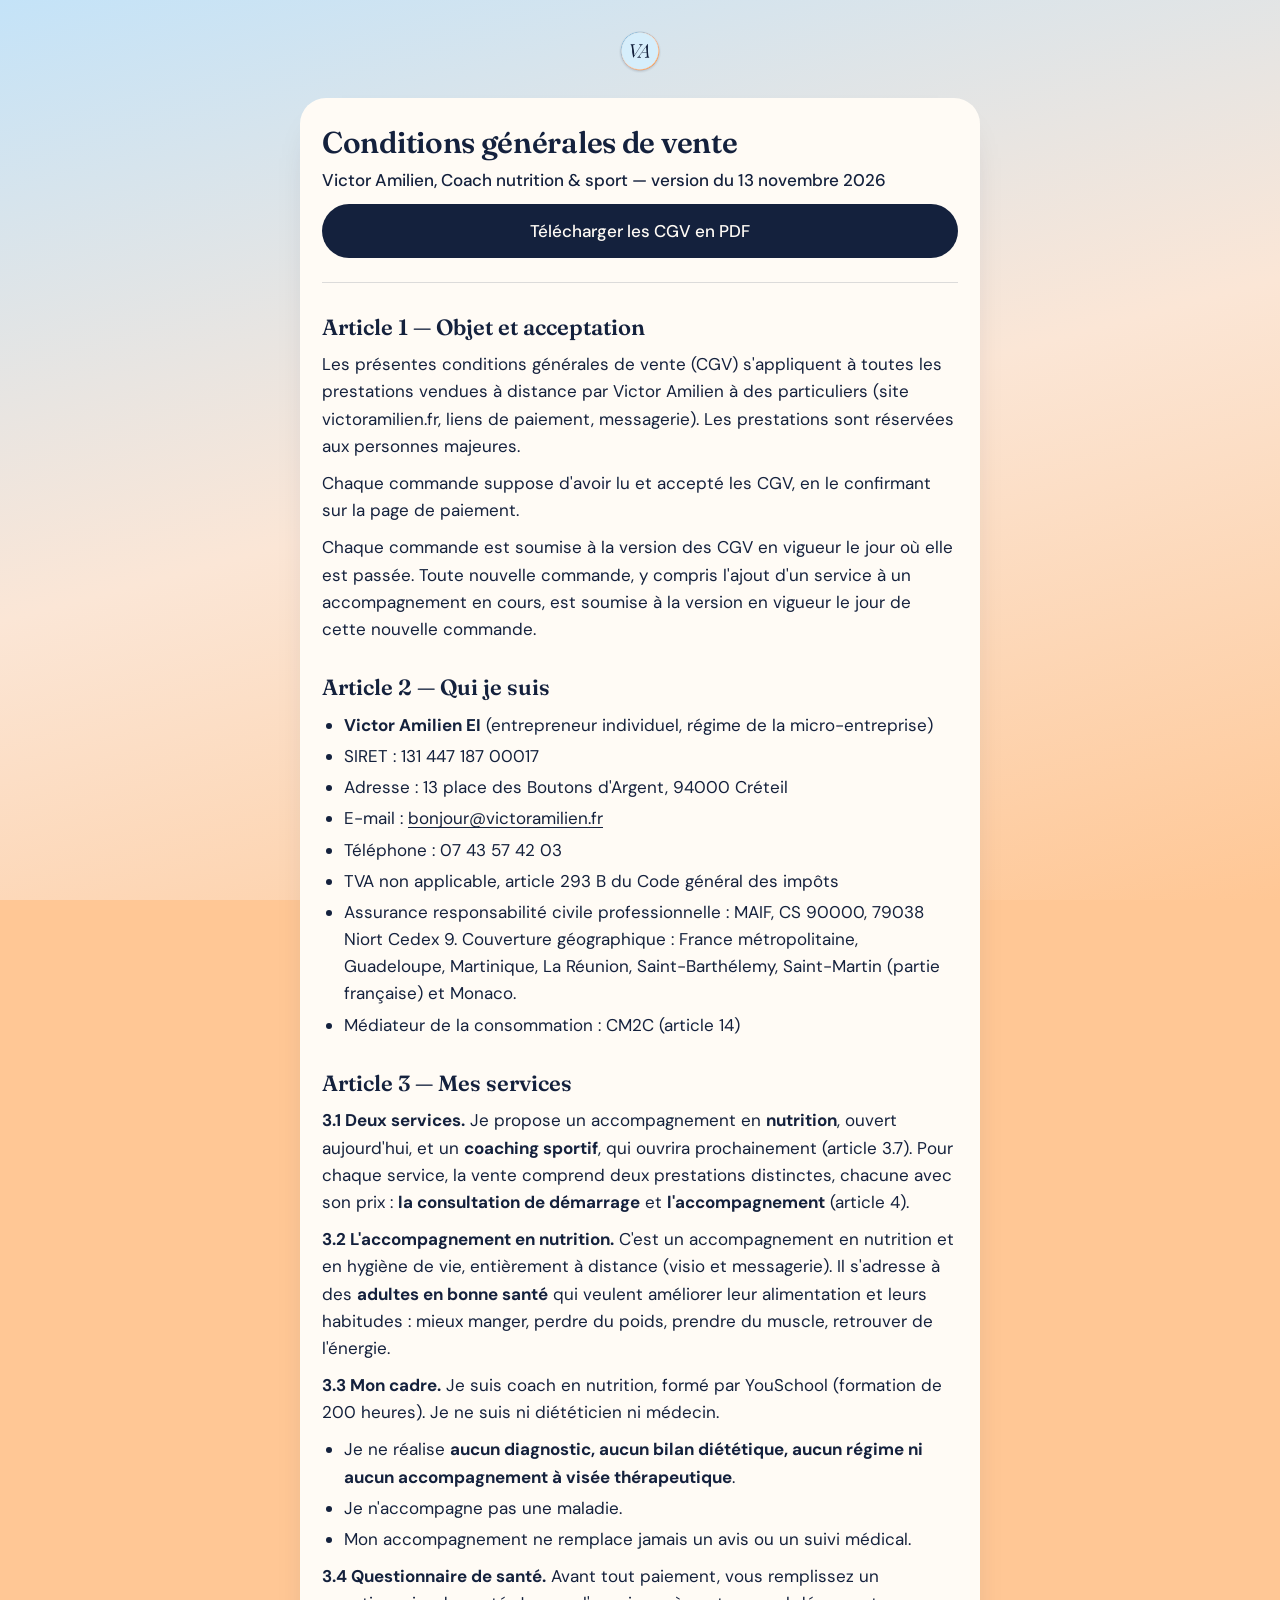
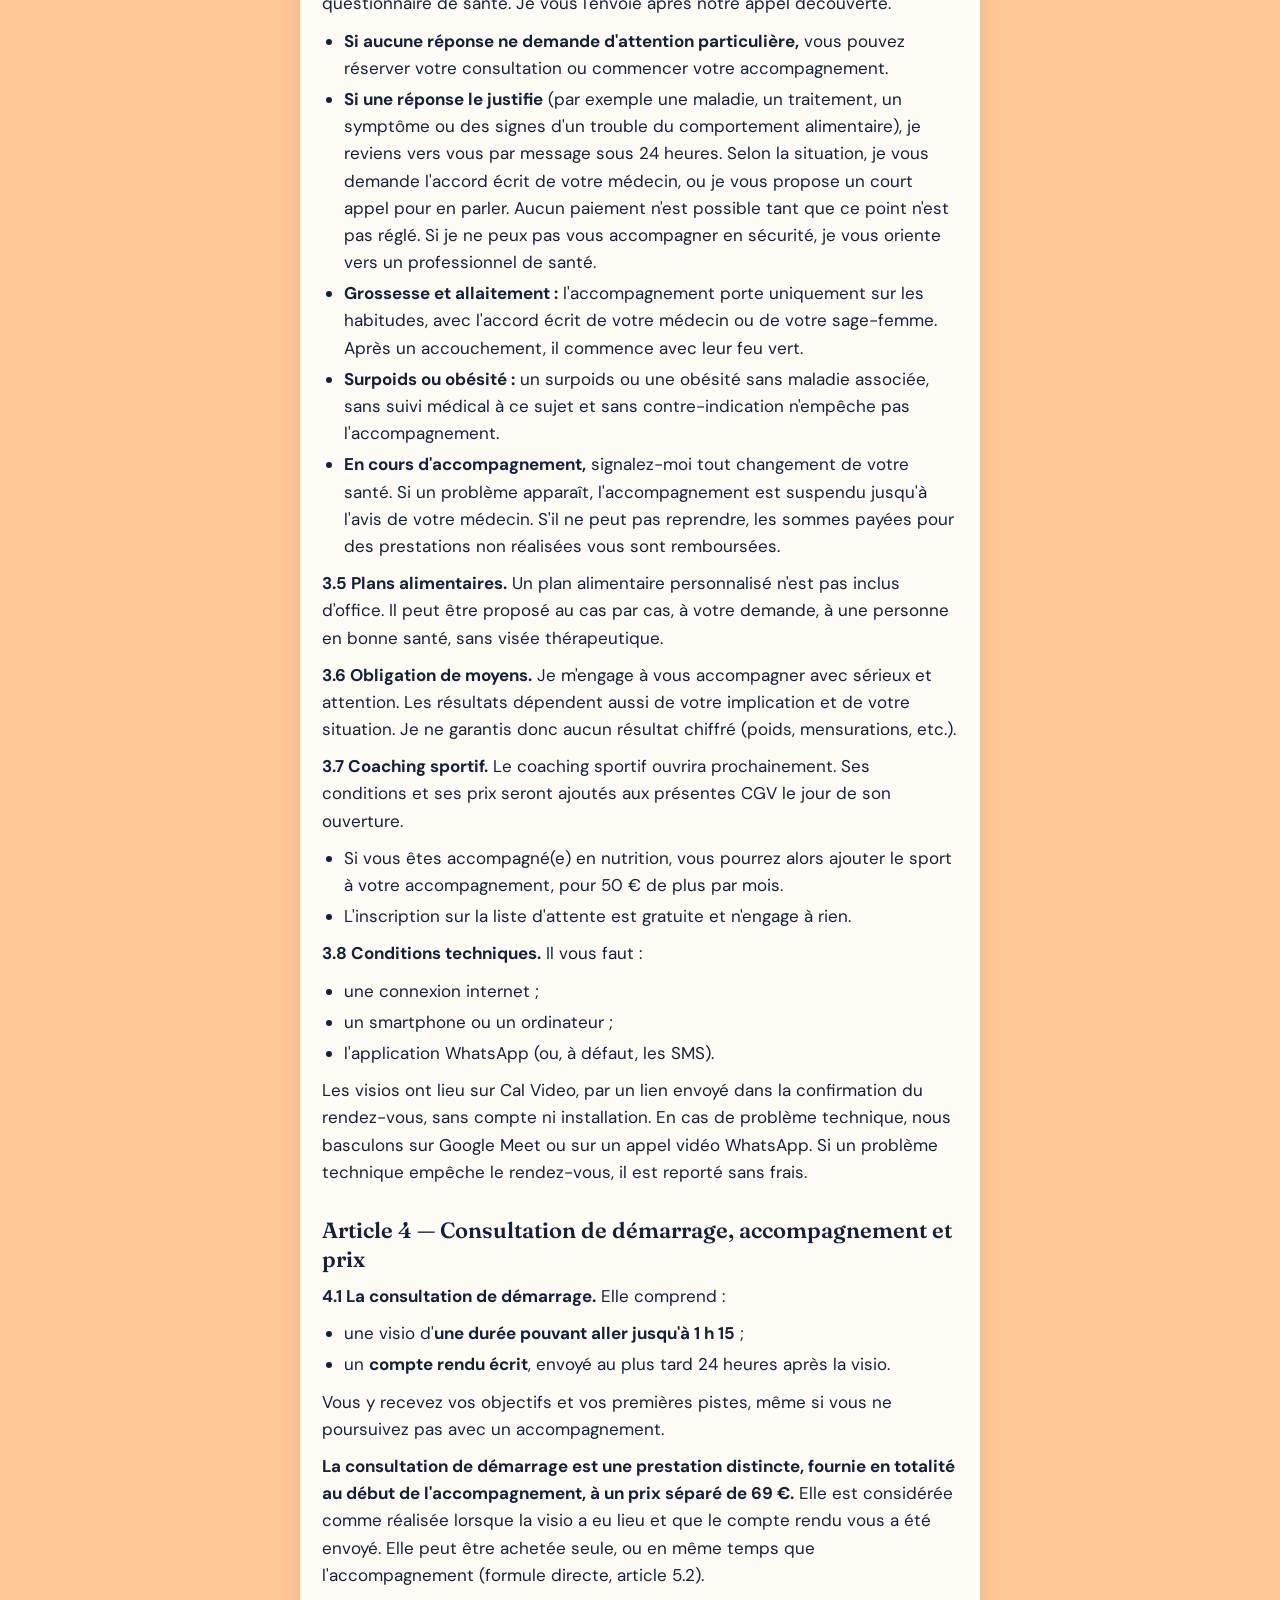
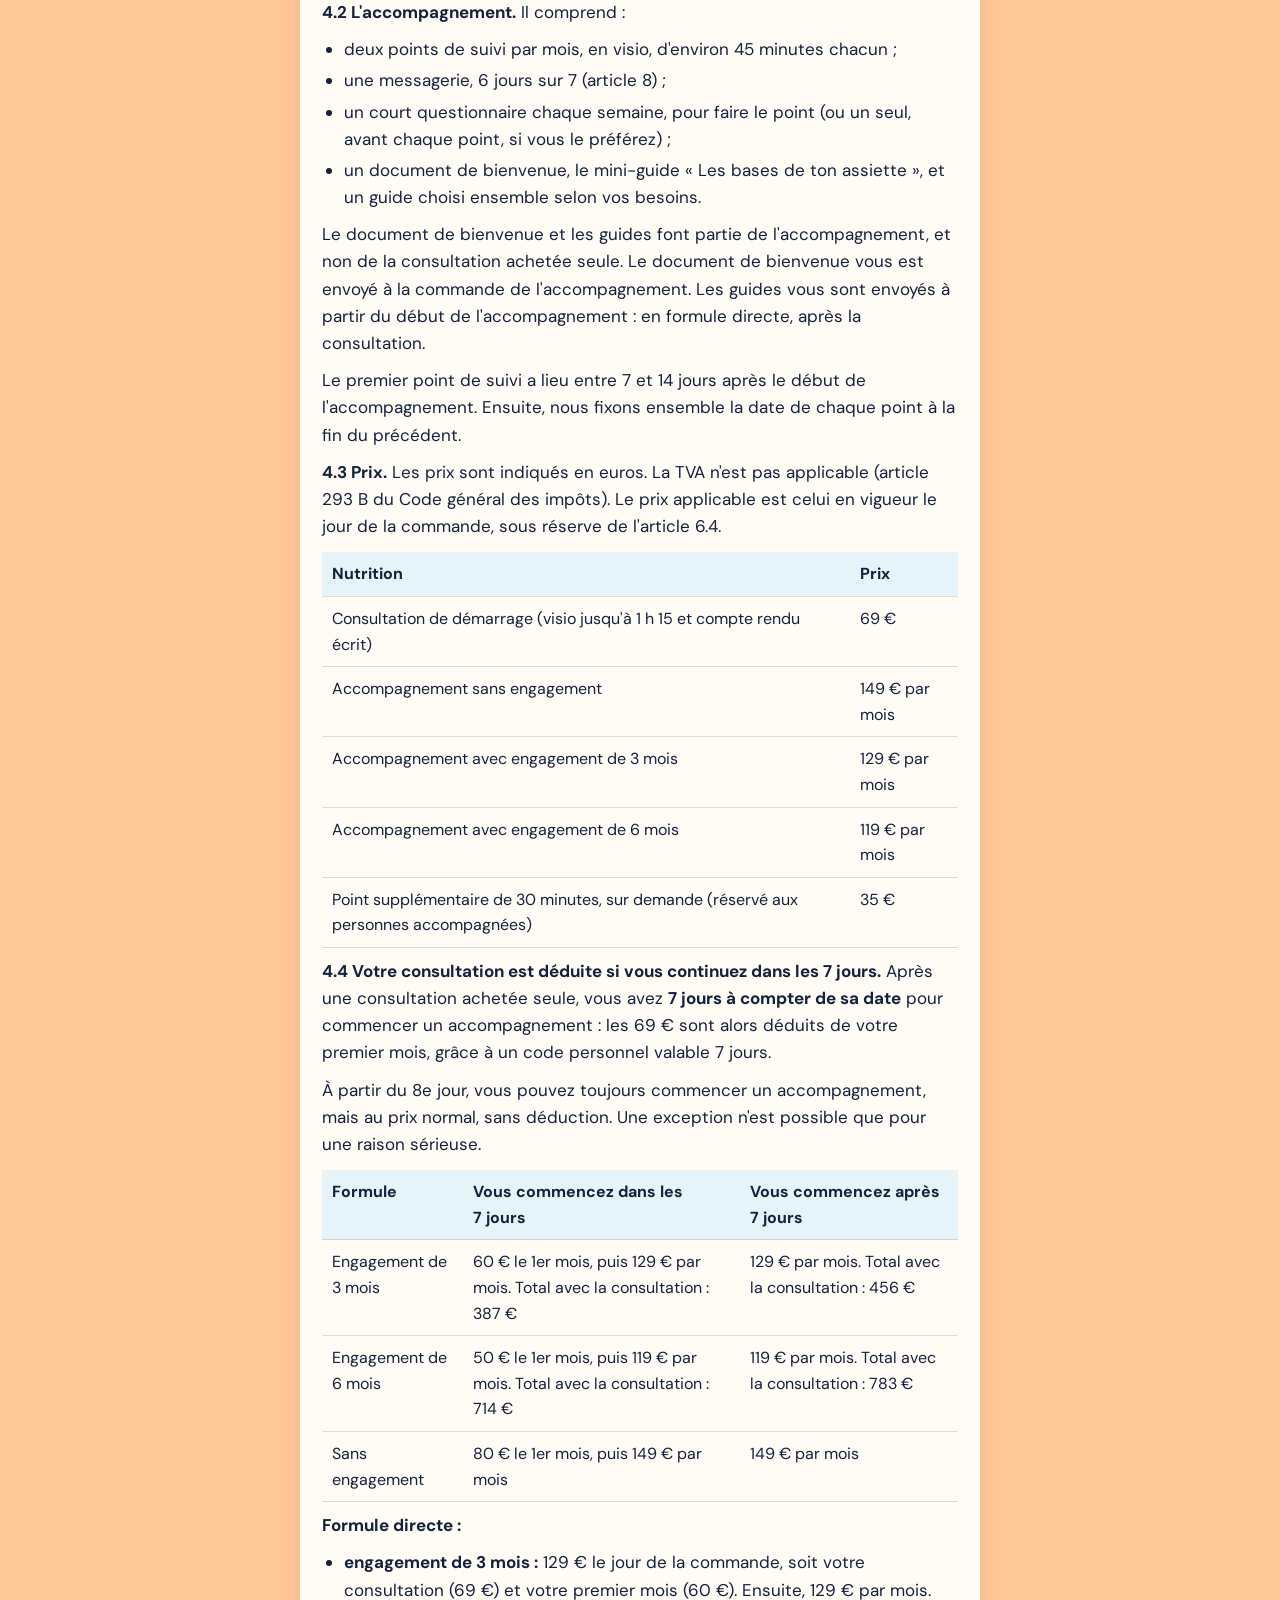
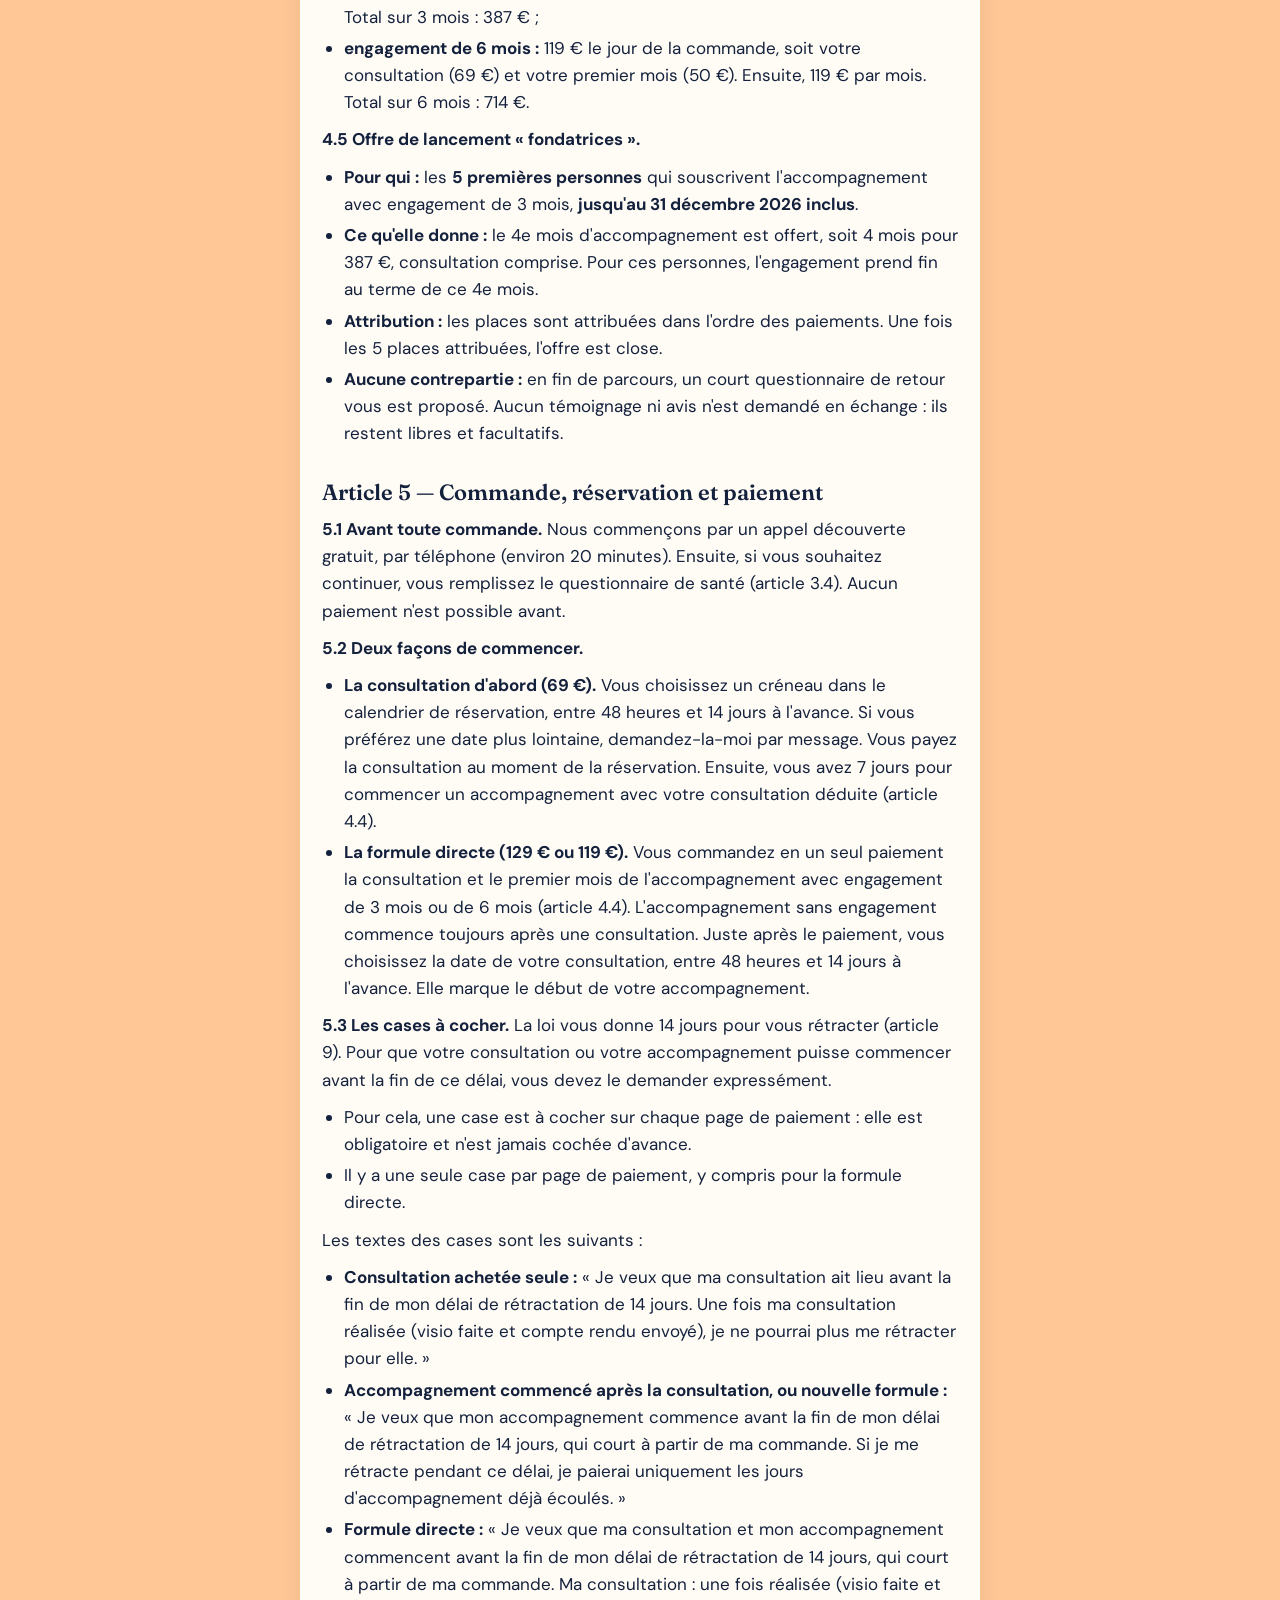
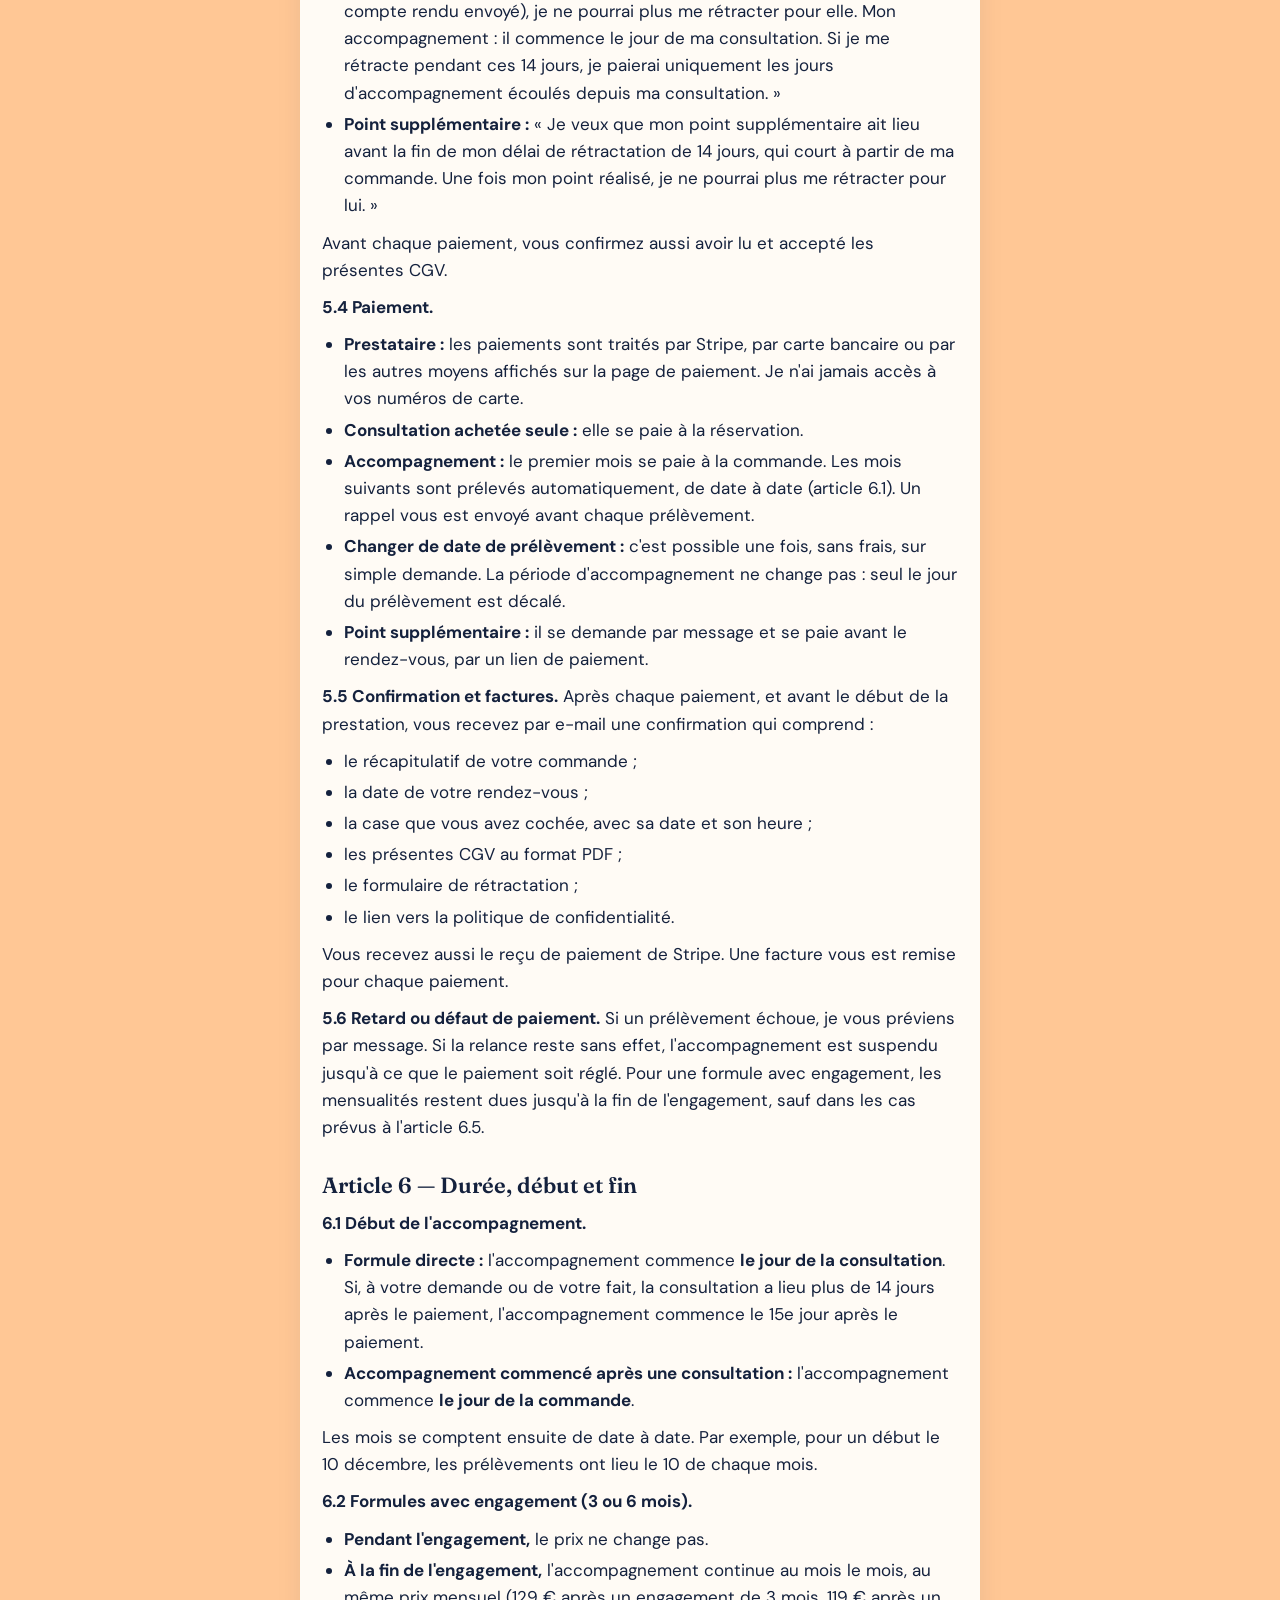
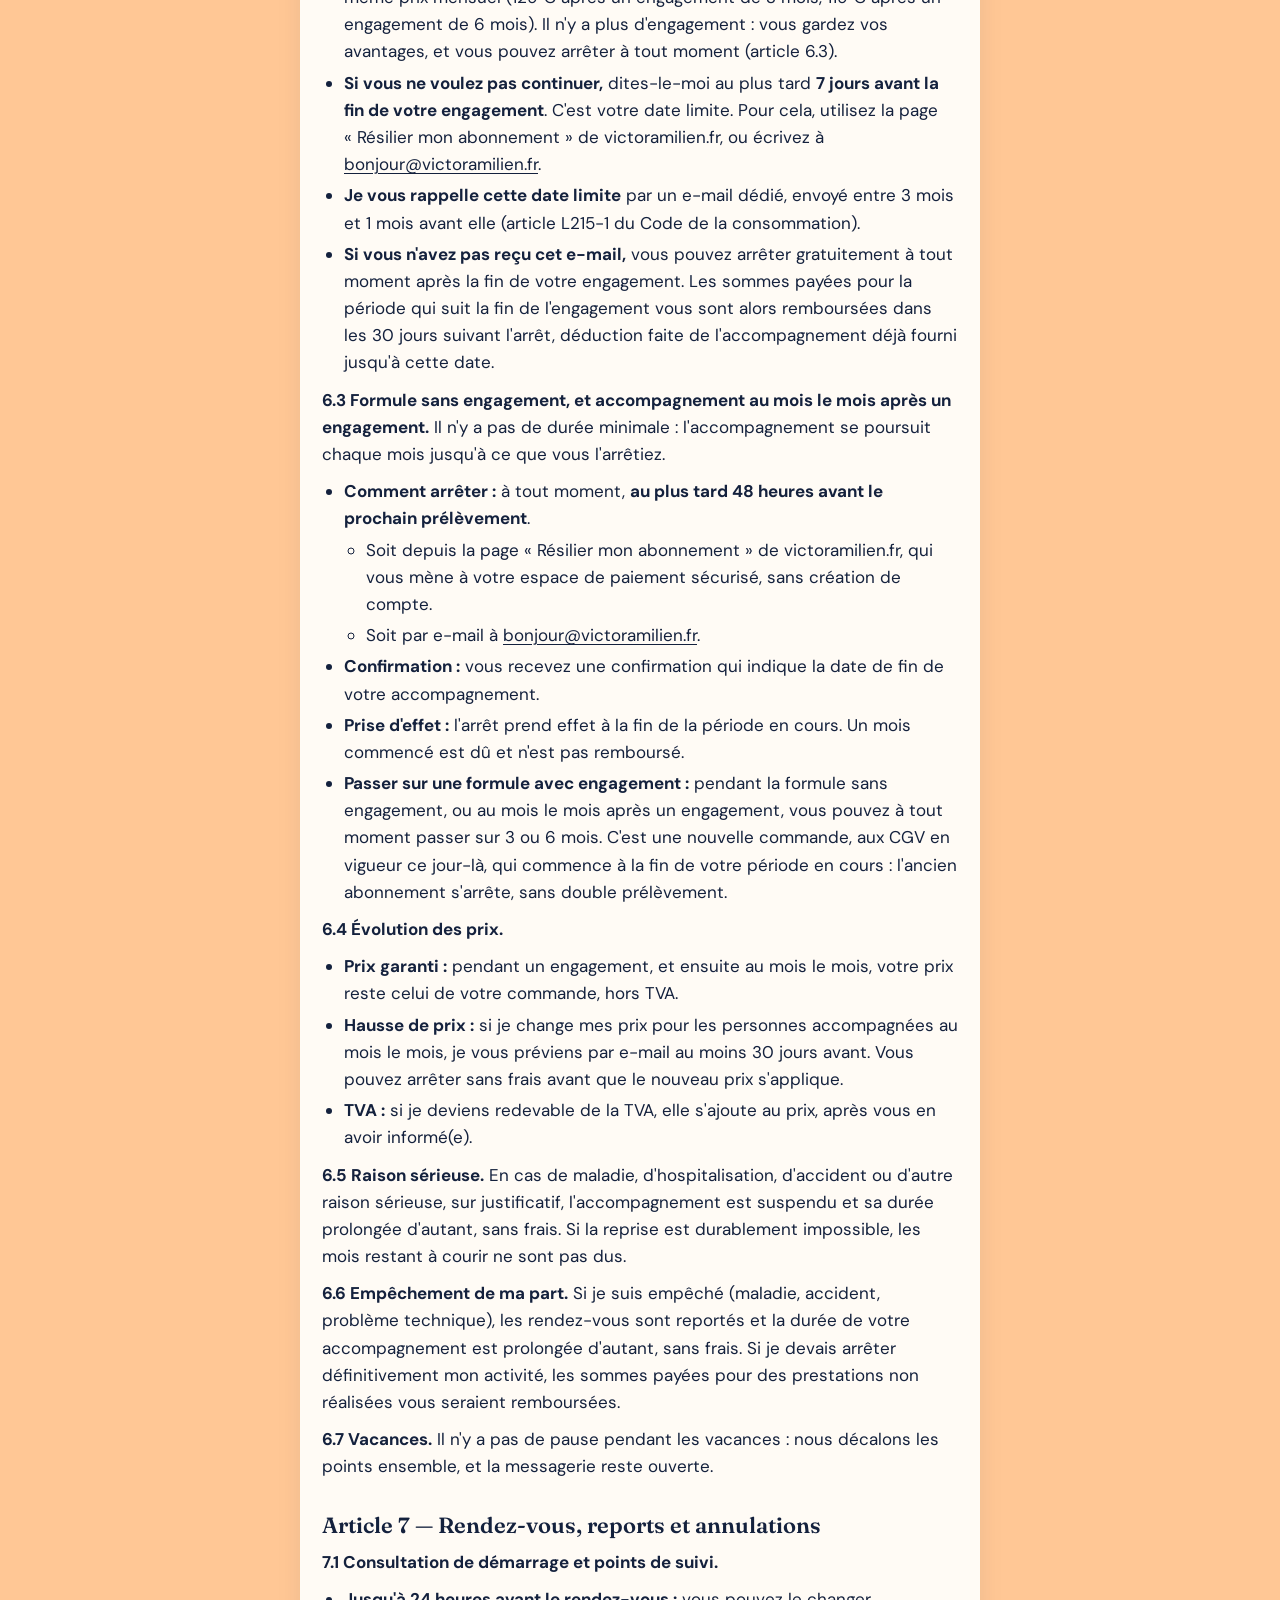
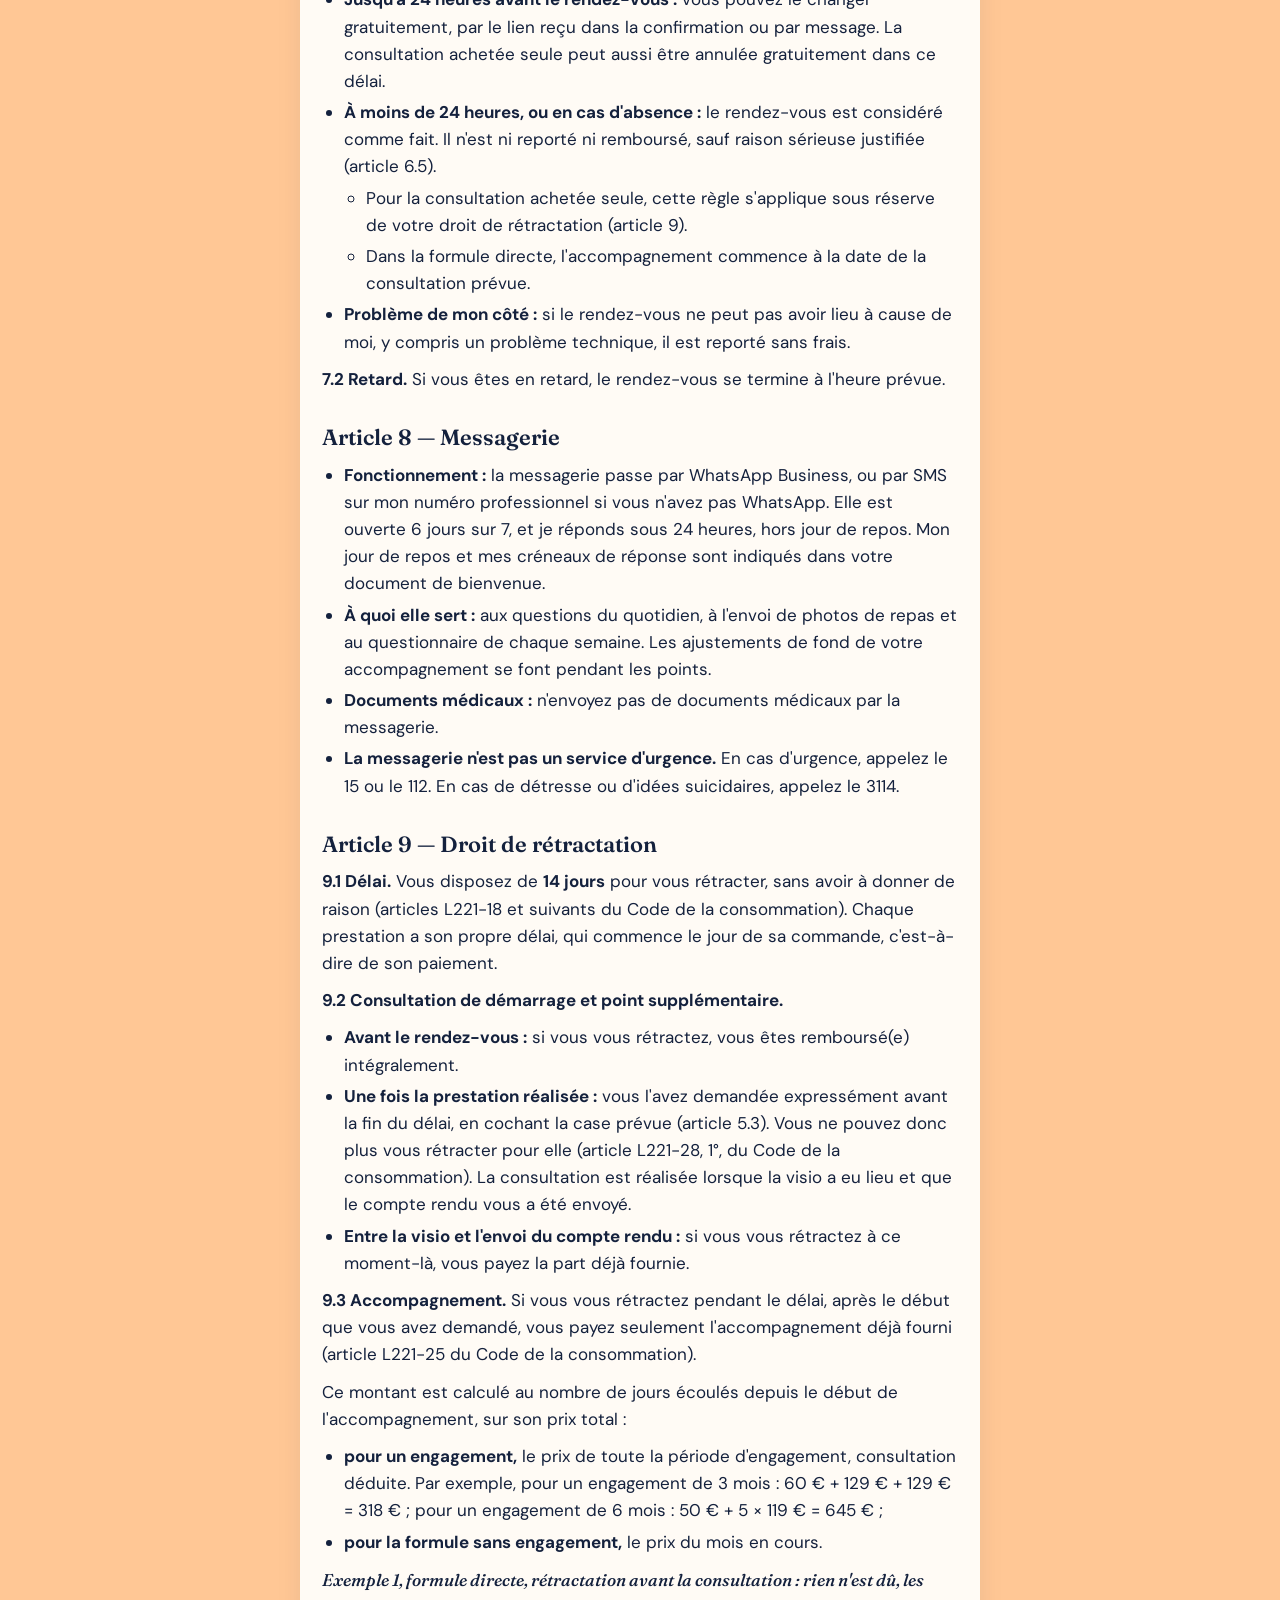
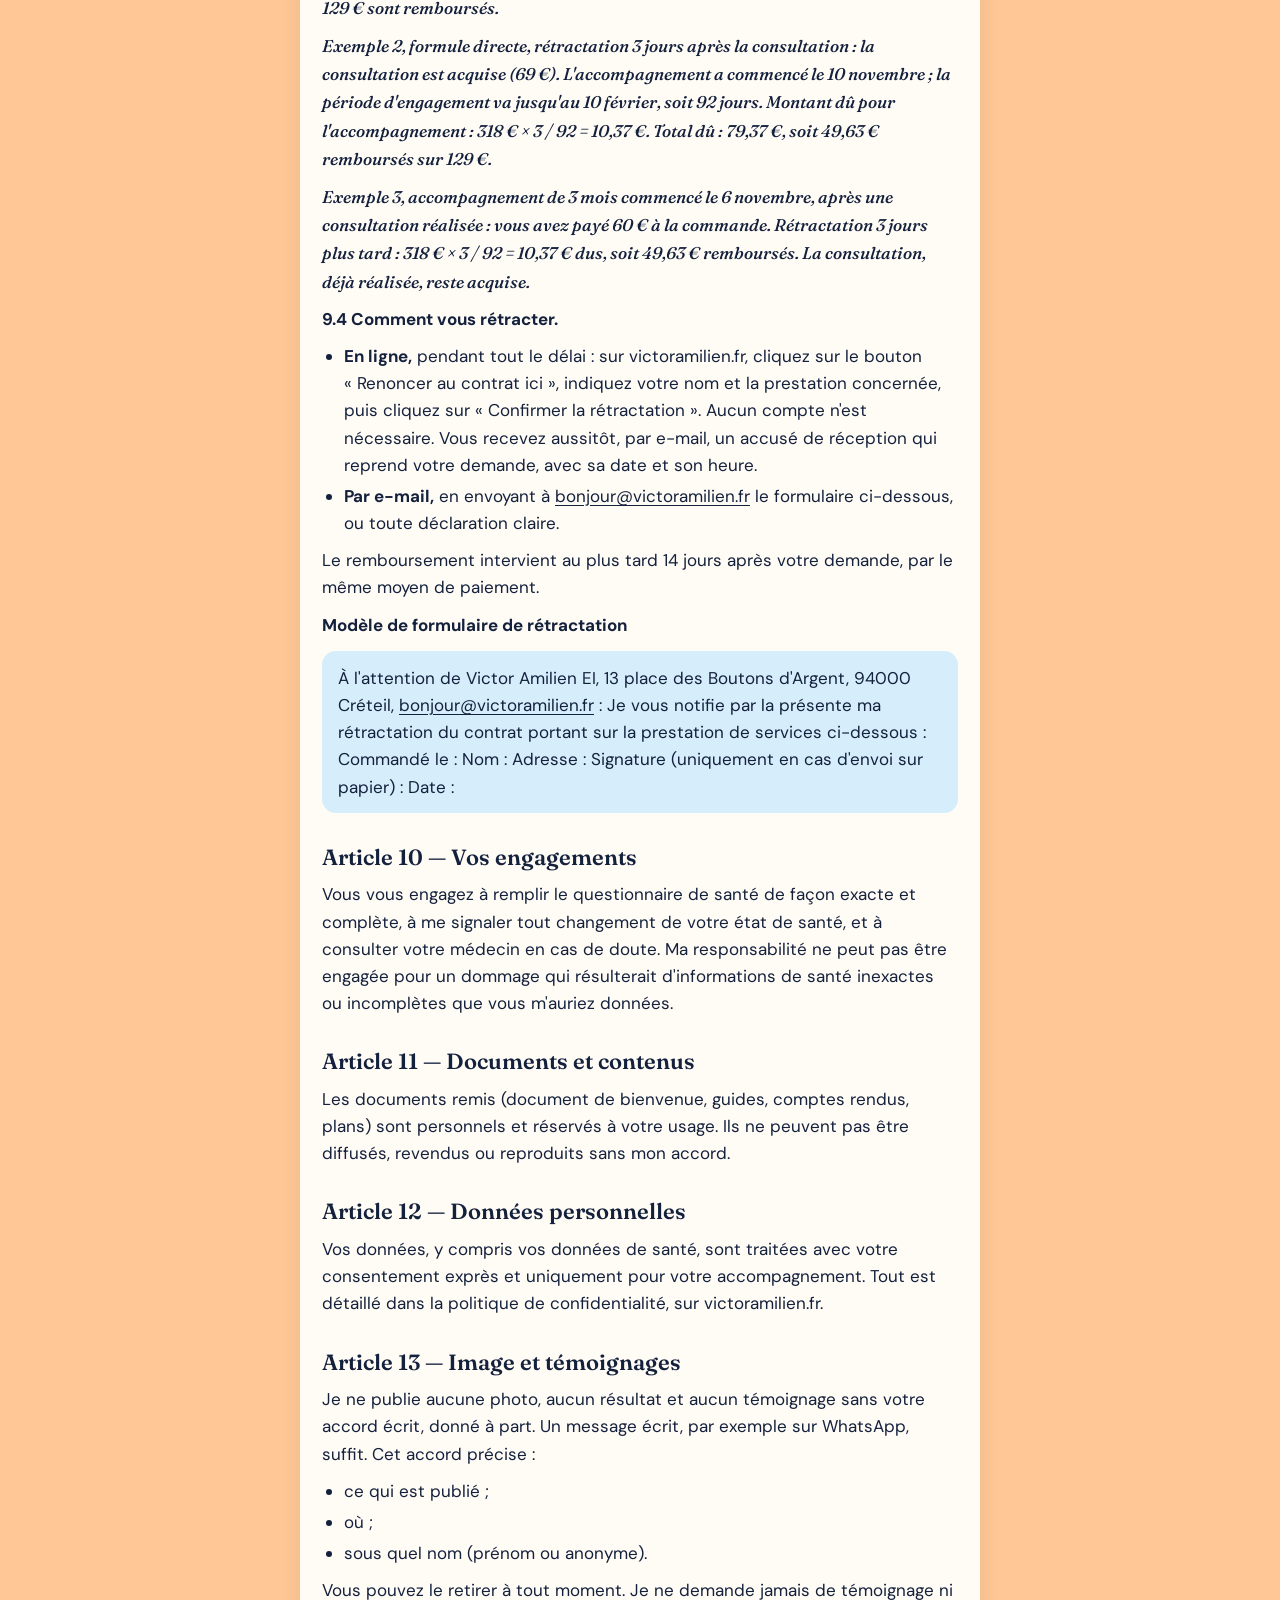
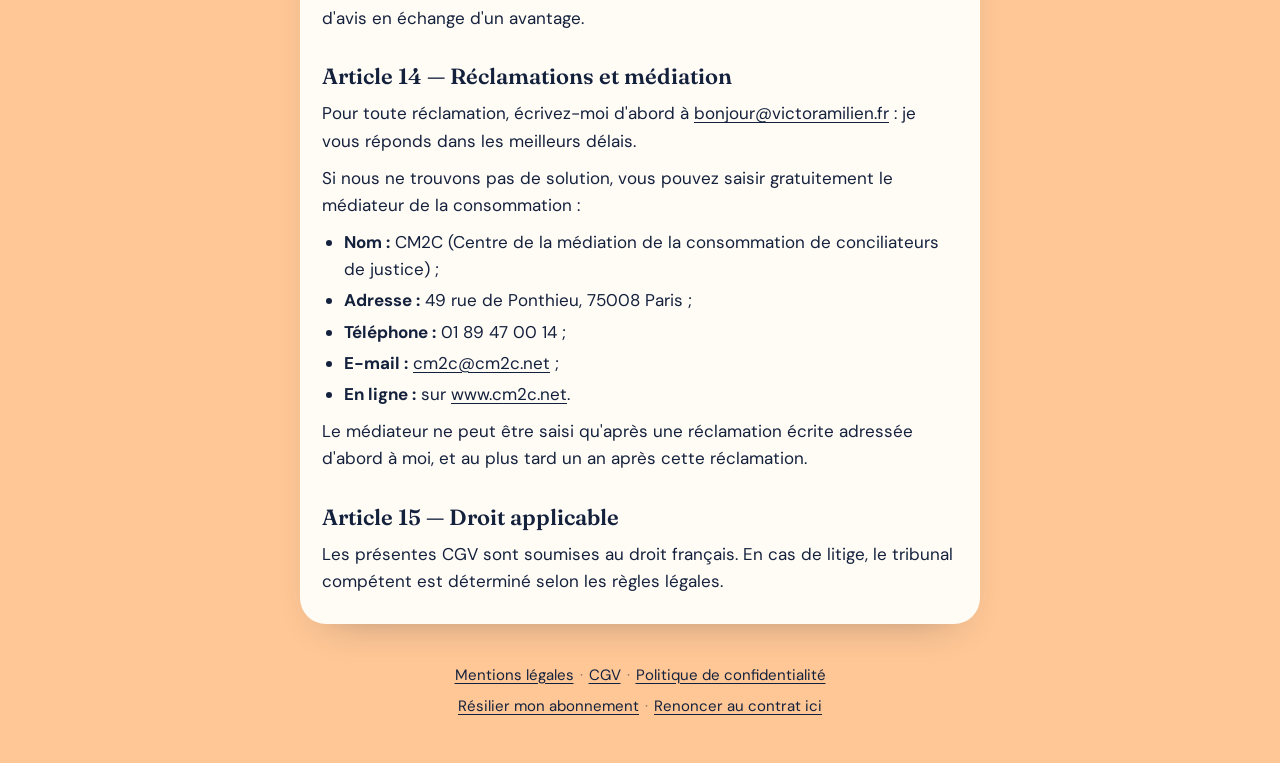
==== commit f8511afe: "CGV du 13 novembre 2026 (page et PDF) ; bouton Résilier vers l'espace client Stripe Co-Authored-By: " ====
--- a/cgv/index.html
+++ b/cgv/index.html
@@ -9,19 +9,19 @@
 <meta name="theme-color" content="#D6EEFB">
 <meta name="color-scheme" content="only light">
 <meta name="darkreader-lock">
-<link rel="icon" type="image/png" sizes="32x32" href="/img/favicon-32.png?v=202611101711">
-<link rel="icon" type="image/png" sizes="64x64" href="/img/favicon-64.png?v=202611101711">
-<link rel="apple-touch-icon" href="/img/apple-touch-icon.png?v=202611101711">
+<link rel="icon" type="image/png" sizes="32x32" href="/img/favicon-32.png?v=202611131807">
+<link rel="icon" type="image/png" sizes="64x64" href="/img/favicon-64.png?v=202611131807">
+<link rel="apple-touch-icon" href="/img/apple-touch-icon.png?v=202611131807">
 <link rel="preload" href="/fonts/fraunces-latin-opsz-normal.woff2" as="font" type="font/woff2" crossorigin>
 <link rel="preload" href="/fonts/dm-sans-latin-opsz-normal.woff2" as="font" type="font/woff2" crossorigin>
-<link rel="stylesheet" href="/css/style.css?v=202611101711">
+<link rel="stylesheet" href="/css/style.css?v=202611131807">
 </head>
 <body>
 <main class="page large">
-  <a href="/" aria-label="Accueil, Victor Amilien"><img class="logo" src="/img/logo-VA-180px.png?v=202611101711" width="40" height="40" alt="Logo VA de Victor Amilien"></a>
+  <a href="/" aria-label="Accueil, Victor Amilien"><img class="logo" src="/img/logo-VA-180px.png?v=202611131807" width="40" height="40" alt="Logo VA de Victor Amilien"></a>
   <article class="legal">
 <h1>Conditions générales de vente</h1>
-<p class="sous-titre">Victor Amilien, Coach nutrition &amp; sport — version du 9 novembre 2026</p>
+<p class="sous-titre">Victor Amilien, Coach nutrition &amp; sport — version du 13 novembre 2026</p>
 <p class="telecharger"><a class="btn" href="/cgv/CGV-Victor-Amilien.pdf" download>Télécharger les CGV en PDF</a></p>
 
 <hr>
@@ -83,10 +83,10 @@
 <ul>
 <li>deux points de suivi par mois, en visio, d&#39;environ 45&nbsp;minutes chacun&nbsp;;</li>
 <li>une messagerie, 6&nbsp;jours sur 7 (article 8)&nbsp;;</li>
-<li>un court questionnaire chaque semaine, pour faire le point&nbsp;;</li>
-<li>un document de bienvenue, et un ou plusieurs guides choisis ensemble selon vos besoins, pendant la consultation ou à la souscription.</li>
-</ul>
-<p>Le document de bienvenue et les guides font partie de l&#39;accompagnement&nbsp;: ils vous sont envoyés à la souscription, et non avec la consultation achetée seule.</p>
+<li>un court questionnaire chaque semaine, pour faire le point (ou un seul, avant chaque point, si vous le préférez)&nbsp;;</li>
+<li>un document de bienvenue, le mini-guide «&nbsp;Les bases de ton assiette&nbsp;», et un guide choisi ensemble selon vos besoins.</li>
+</ul>
+<p>Le document de bienvenue et les guides font partie de l&#39;accompagnement, et non de la consultation achetée seule. Le document de bienvenue vous est envoyé à la commande de l&#39;accompagnement. Les guides vous sont envoyés à partir du début de l&#39;accompagnement&nbsp;: en formule directe, après la consultation.</p>
 <p>Le premier point de suivi a lieu entre 7 et 14&nbsp;jours après le début de l&#39;accompagnement. Ensuite, nous fixons ensemble la date de chaque point à la fin du précédent.</p>
 <p><strong>4.3 Prix.</strong> Les prix sont indiqués en euros. La TVA n&#39;est pas applicable (article 293 B du Code général des impôts). Le prix applicable est celui en vigueur le jour de la commande, sous réserve de l&#39;article 6.4.</p>
 <div class="tableau"><table>
@@ -143,7 +143,11 @@
 <td>149&nbsp;€ par mois</td>
 </tr>
 </tbody></table></div>
-<p><strong>Formule directe</strong> (engagement de 3&nbsp;mois)&nbsp;: 129&nbsp;€ le jour de la commande, soit votre consultation (69&nbsp;€) et votre premier mois (60&nbsp;€). Ensuite, 129&nbsp;€ par mois. Total sur 3&nbsp;mois&nbsp;: 387&nbsp;€.</p>
+<p><strong>Formule directe&nbsp;:</strong></p>
+<ul>
+<li><strong>engagement de 3&nbsp;mois&nbsp;:</strong> 129&nbsp;€ le jour de la commande, soit votre consultation (69&nbsp;€) et votre premier mois (60&nbsp;€). Ensuite, 129&nbsp;€ par mois. Total sur 3&nbsp;mois&nbsp;: 387&nbsp;€&nbsp;;</li>
+<li><strong>engagement de 6&nbsp;mois&nbsp;:</strong> 119&nbsp;€ le jour de la commande, soit votre consultation (69&nbsp;€) et votre premier mois (50&nbsp;€). Ensuite, 119&nbsp;€ par mois. Total sur 6&nbsp;mois&nbsp;: 714&nbsp;€.</li>
+</ul>
 <p><strong>4.5 Offre de lancement «&nbsp;fondatrices&nbsp;».</strong></p>
 <ul>
 <li><strong>Pour qui&nbsp;:</strong> les <strong>5 premières personnes</strong> qui souscrivent l&#39;accompagnement avec engagement de 3&nbsp;mois, <strong>jusqu&#39;au 31 décembre 2026 inclus</strong>.</li>
@@ -156,7 +160,7 @@
 <p><strong>5.2 Deux façons de commencer.</strong></p>
 <ul>
 <li><strong>La consultation d&#39;abord (69&nbsp;€).</strong> Vous choisissez un créneau dans le calendrier de réservation, entre 48&nbsp;heures et 14&nbsp;jours à l&#39;avance. Si vous préférez une date plus lointaine, demandez-la-moi par message. Vous payez la consultation au moment de la réservation. Ensuite, vous avez 7&nbsp;jours pour commencer un accompagnement avec votre consultation déduite (article 4.4).</li>
-<li><strong>La formule directe (129&nbsp;€).</strong> Vous commandez en un seul paiement la consultation et le premier mois de l&#39;accompagnement avec engagement de 3&nbsp;mois. Juste après le paiement, vous choisissez la date de votre consultation, entre 48&nbsp;heures et 14&nbsp;jours à l&#39;avance. Elle marque le début de votre accompagnement.</li>
+<li><strong>La formule directe (129&nbsp;€ ou 119&nbsp;€).</strong> Vous commandez en un seul paiement la consultation et le premier mois de l&#39;accompagnement avec engagement de 3&nbsp;mois ou de 6&nbsp;mois (article 4.4). L&#39;accompagnement sans engagement commence toujours après une consultation. Juste après le paiement, vous choisissez la date de votre consultation, entre 48&nbsp;heures et 14&nbsp;jours à l&#39;avance. Elle marque le début de votre accompagnement.</li>
 </ul>
 <p><strong>5.3 Les cases à cocher.</strong> La loi vous donne 14&nbsp;jours pour vous rétracter (article 9). Pour que votre consultation ou votre accompagnement puisse commencer avant la fin de ce délai, vous devez le demander expressément.</p>
 <ul>
@@ -165,11 +169,12 @@
 </ul>
 <p>Les textes des cases sont les suivants&nbsp;:</p>
 <ul>
-<li><strong>Consultation achetée seule&nbsp;:</strong> «&nbsp;Je veux que ma consultation ait lieu avant la fin de mon délai de rétractation de 14&nbsp;jours. Je reconnais qu&#39;une fois ma consultation réalisée (visio et compte rendu envoyé), je ne pourrai plus me rétracter pour elle.&nbsp;»</li>
-<li><strong>Accompagnement commencé après la consultation&nbsp;:</strong> «&nbsp;Je veux que mon accompagnement commence avant la fin de mon délai de rétractation de 14&nbsp;jours, qui court à partir de ma commande. Si je me rétracte pendant ce délai, je paierai la part déjà fournie, calculée au nombre de jours écoulés. Je reconnais qu&#39;une fois l&#39;accompagnement entièrement réalisé, je ne pourrai plus me rétracter.&nbsp;»</li>
-<li><strong>Formule directe&nbsp;:</strong> «&nbsp;Je veux que ma consultation et mon accompagnement commencent avant la fin de mon délai de rétractation de 14&nbsp;jours, qui court à partir de ma commande. Je reconnais qu&#39;une fois ma consultation réalisée (visio et compte rendu envoyé), je ne pourrai plus me rétracter pour elle. Pour l&#39;accompagnement, si je me rétracte pendant ce délai, je paierai la part déjà fournie, calculée au nombre de jours écoulés, et je ne pourrai plus me rétracter une fois l&#39;accompagnement entièrement réalisé.&nbsp;»</li>
-<li><strong>Point supplémentaire&nbsp;:</strong> la page de paiement porte une case du même type que celle de la consultation.</li>
-</ul>
+<li><strong>Consultation achetée seule&nbsp;:</strong> «&nbsp;Je veux que ma consultation ait lieu avant la fin de mon délai de rétractation de 14&nbsp;jours. Une fois ma consultation réalisée (visio faite et compte rendu envoyé), je ne pourrai plus me rétracter pour elle.&nbsp;»</li>
+<li><strong>Accompagnement commencé après la consultation, ou nouvelle formule&nbsp;:</strong> «&nbsp;Je veux que mon accompagnement commence avant la fin de mon délai de rétractation de 14&nbsp;jours, qui court à partir de ma commande. Si je me rétracte pendant ce délai, je paierai uniquement les jours d&#39;accompagnement déjà écoulés.&nbsp;»</li>
+<li><strong>Formule directe&nbsp;:</strong> «&nbsp;Je veux que ma consultation et mon accompagnement commencent avant la fin de mon délai de rétractation de 14&nbsp;jours, qui court à partir de ma commande. Ma consultation&nbsp;: une fois réalisée (visio faite et compte rendu envoyé), je ne pourrai plus me rétracter pour elle. Mon accompagnement&nbsp;: il commence le jour de ma consultation. Si je me rétracte pendant ces 14&nbsp;jours, je paierai uniquement les jours d&#39;accompagnement écoulés depuis ma consultation.&nbsp;»</li>
+<li><strong>Point supplémentaire&nbsp;:</strong> «&nbsp;Je veux que mon point supplémentaire ait lieu avant la fin de mon délai de rétractation de 14&nbsp;jours, qui court à partir de ma commande. Une fois mon point réalisé, je ne pourrai plus me rétracter pour lui.&nbsp;»</li>
+</ul>
+<p>Avant chaque paiement, vous confirmez aussi avoir lu et accepté les présentes CGV.</p>
 <p><strong>5.4 Paiement.</strong></p>
 <ul>
 <li><strong>Prestataire&nbsp;:</strong> les paiements sont traités par Stripe, par carte bancaire ou par les autres moyens affichés sur la page de paiement. Je n&#39;ai jamais accès à vos numéros de carte.</li>
@@ -213,6 +218,7 @@
 </li>
 <li><strong>Confirmation&nbsp;:</strong> vous recevez une confirmation qui indique la date de fin de votre accompagnement.</li>
 <li><strong>Prise d&#39;effet&nbsp;:</strong> l&#39;arrêt prend effet à la fin de la période en cours. Un mois commencé est dû et n&#39;est pas remboursé.</li>
+<li><strong>Passer sur une formule avec engagement&nbsp;:</strong> pendant la formule sans engagement, ou au mois le mois après un engagement, vous pouvez à tout moment passer sur 3 ou 6&nbsp;mois. C&#39;est une nouvelle commande, aux CGV en vigueur ce jour-là, qui commence à la fin de votre période en cours&nbsp;: l&#39;ancien abonnement s&#39;arrête, sans double prélèvement.</li>
 </ul>
 <p><strong>6.4 Évolution des prix.</strong></p>
 <ul>
@@ -253,7 +259,7 @@
 <p><strong>9.3 Accompagnement.</strong> Si vous vous rétractez pendant le délai, après le début que vous avez demandé, vous payez seulement l&#39;accompagnement déjà fourni (article L221-25 du Code de la consommation).</p>
 <p>Ce montant est calculé au nombre de jours écoulés depuis le début de l&#39;accompagnement, sur son prix total&nbsp;:</p>
 <ul>
-<li><strong>pour un engagement,</strong> le prix de toute la période d&#39;engagement, consultation déduite. Par exemple, pour un engagement de 3&nbsp;mois&nbsp;: 60&nbsp;€ + 129&nbsp;€ + 129&nbsp;€ = 318&nbsp;€&nbsp;;</li>
+<li><strong>pour un engagement,</strong> le prix de toute la période d&#39;engagement, consultation déduite. Par exemple, pour un engagement de 3&nbsp;mois&nbsp;: 60&nbsp;€ + 129&nbsp;€ + 129&nbsp;€ = 318&nbsp;€&nbsp;; pour un engagement de 6&nbsp;mois&nbsp;: 50&nbsp;€ + 5 × 119&nbsp;€ = 645&nbsp;€&nbsp;;</li>
 <li><strong>pour la formule sans engagement,</strong> le prix du mois en cours.</li>
 </ul>
 <p><em>Exemple 1, formule directe, rétractation avant la consultation&nbsp;: rien n&#39;est dû, les 129&nbsp;€ sont remboursés.</em></p>
